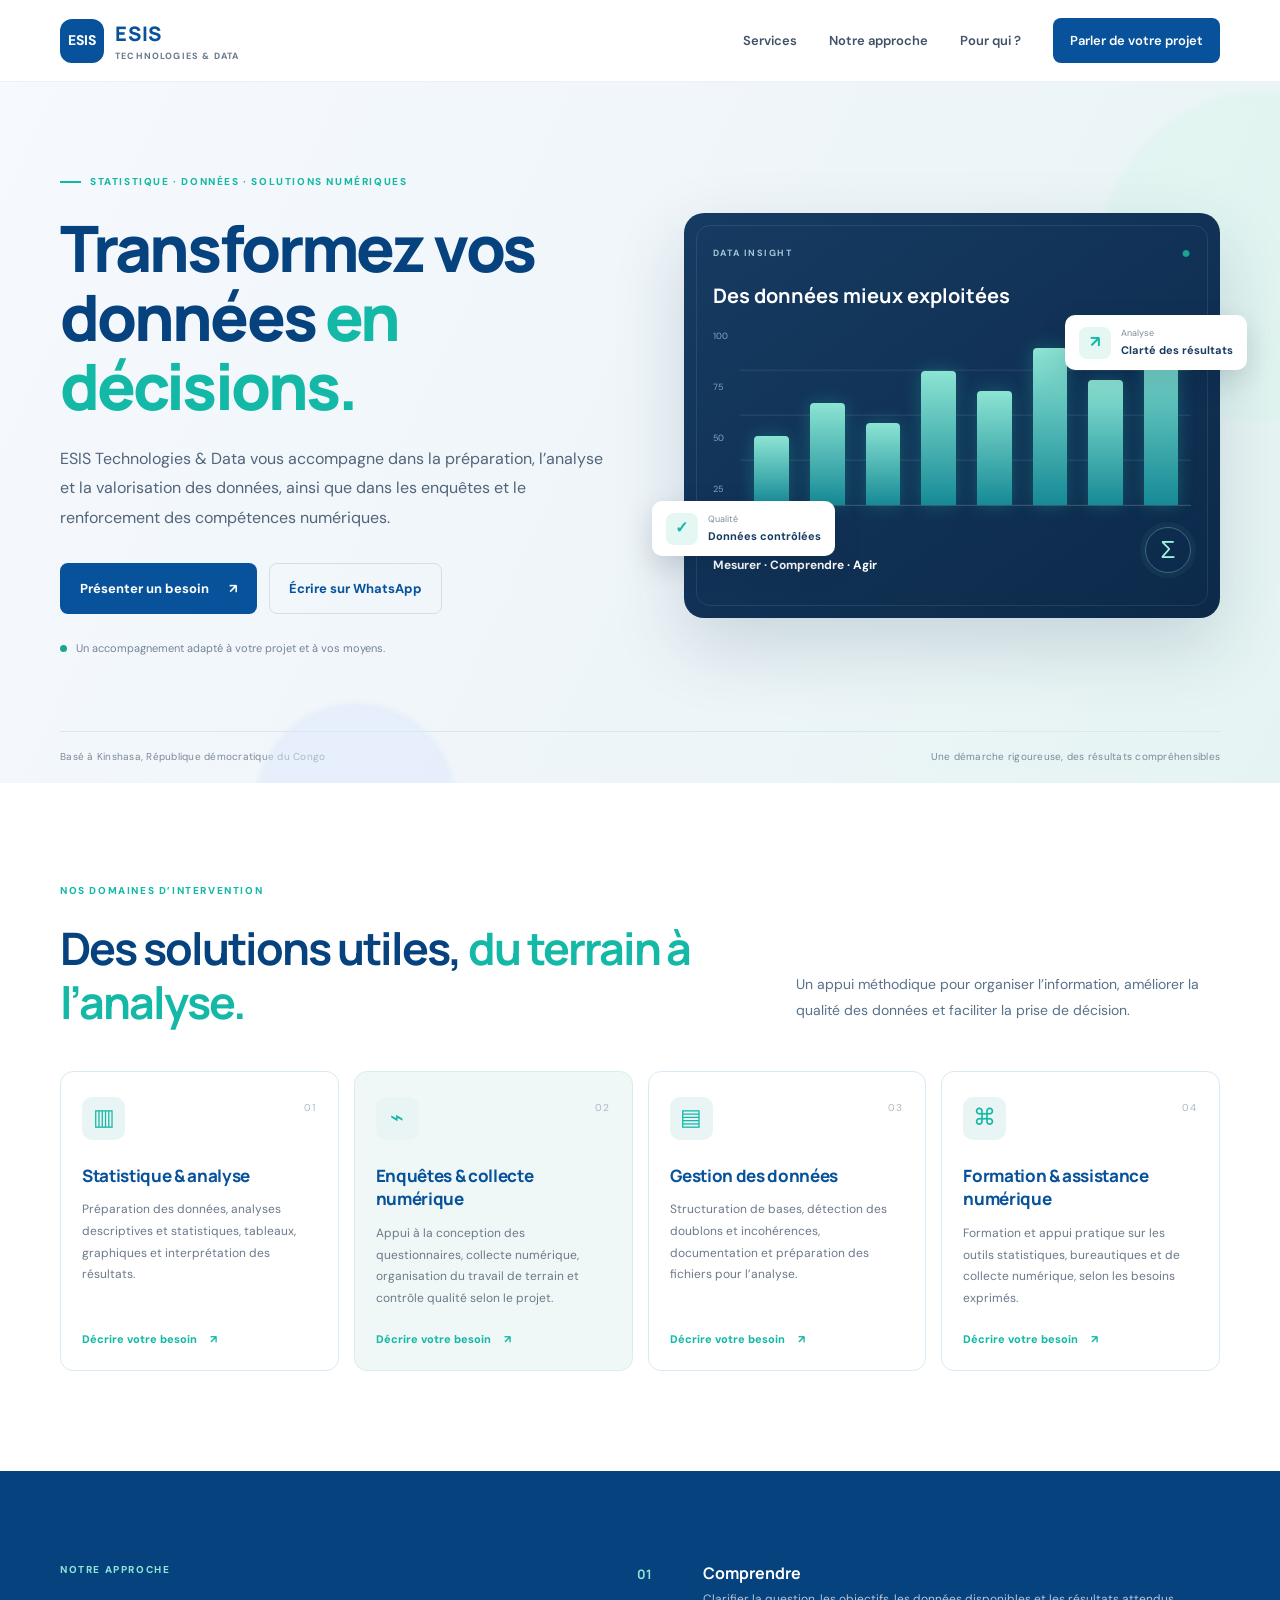
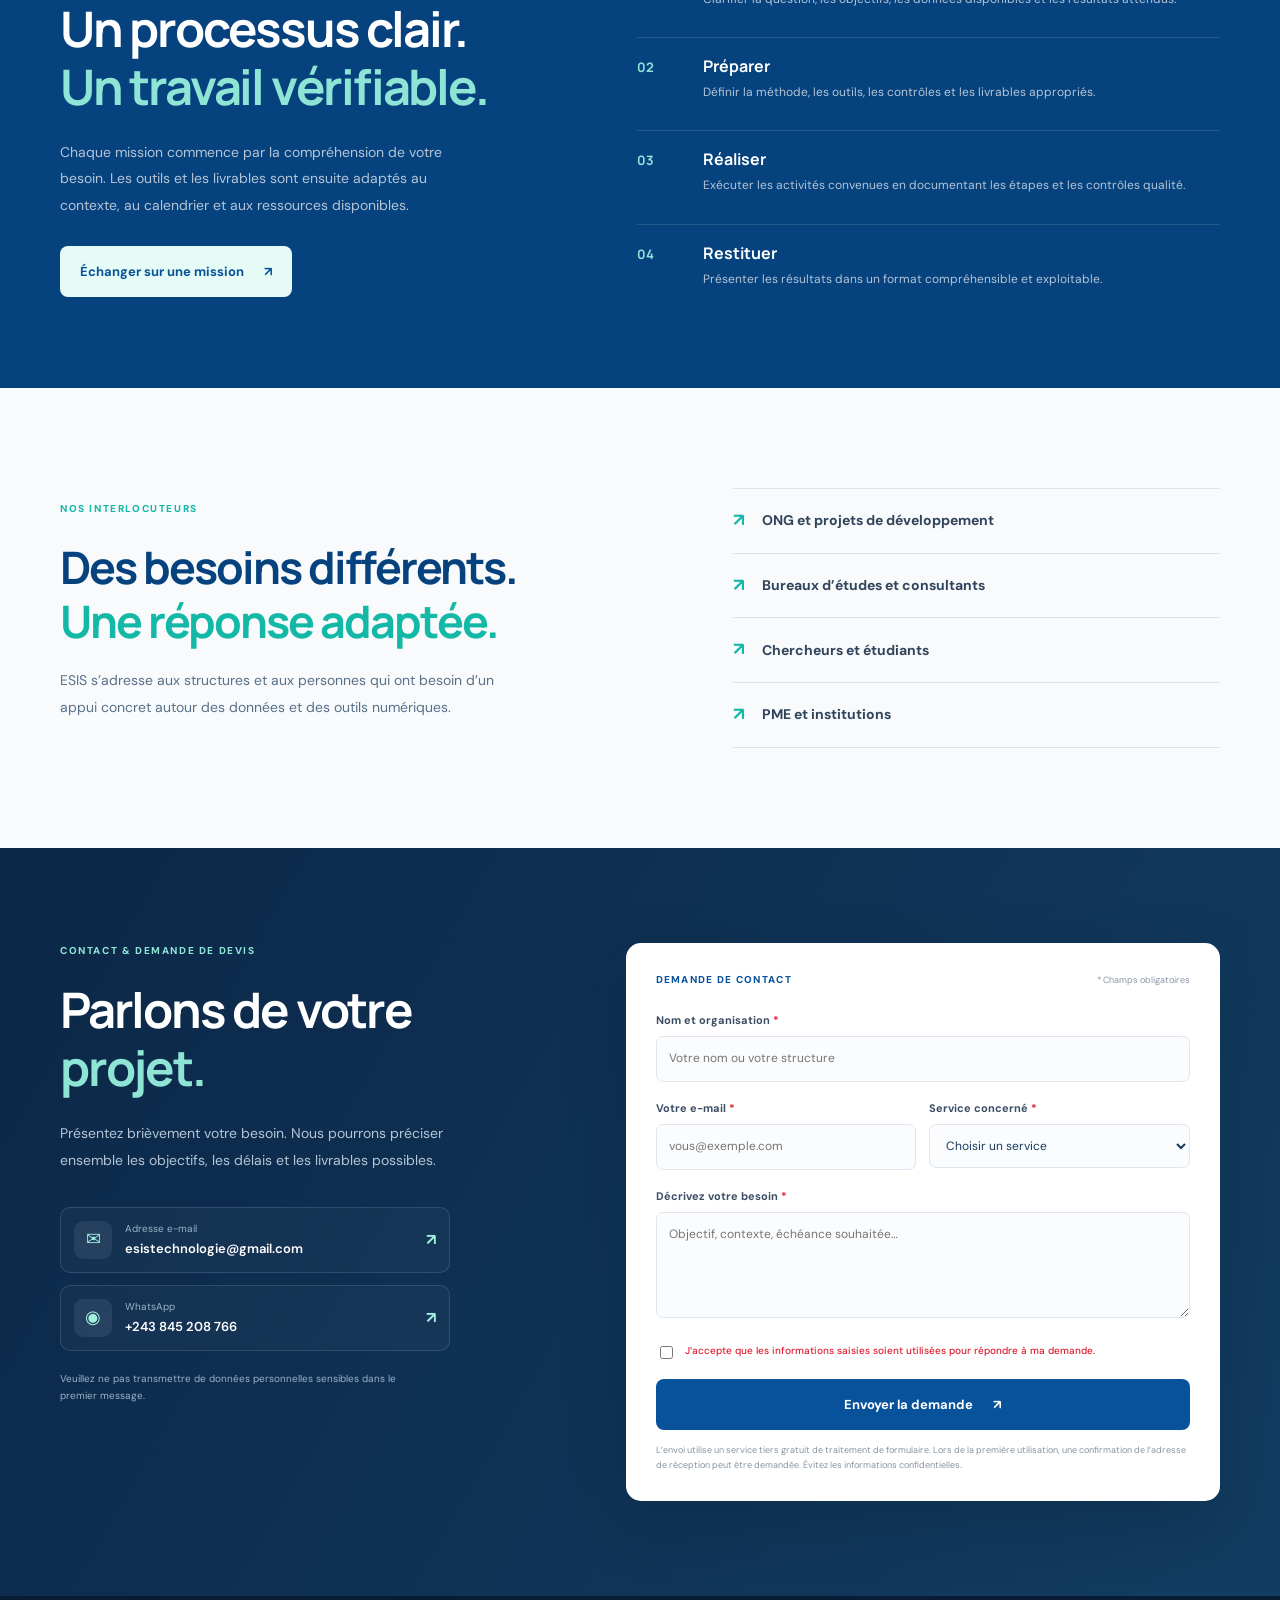
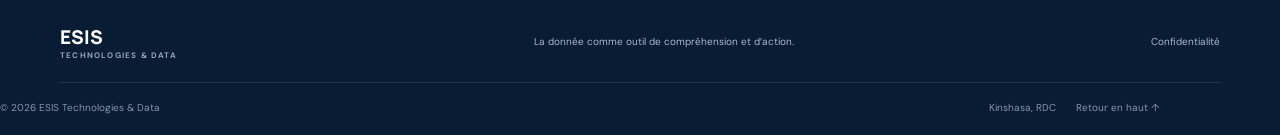
==== index.html @ bb7886ec "Ajout initial du site ESIS Technologies & Data" ====
<!doctype html>
<html lang="fr">
<head>
  <meta charset="utf-8">
  <meta name="viewport" content="width=device-width, initial-scale=1">
  <meta name="theme-color" content="#07529B">
  <meta name="description" content="ESIS Technologies & Data accompagne les organisations dans la statistique, l'analyse des données, les enquêtes et la formation numérique à Kinshasa, en RDC.">
  <title>ESIS Technologies & Data | Des données aux décisions</title>
  <link rel="icon" href="assets/favicon.svg" type="image/svg+xml">
  <link rel="stylesheet" href="styles.css">
  <script src="config.js" defer></script>
  <script src="script.js" defer></script>
</head>
<body>
  <a class="skip-link" href="#contenu">Aller au contenu</a>
  <header class="site-header">
    <div class="container nav-wrap">
      <a class="brand" href="#accueil" aria-label="ESIS Technologies & Data, accueil">
        <img id="logo" src="assets/logo.png" alt="Logo ESIS Technologies & Data" onerror="this.hidden=true;document.getElementById('brand-fallback').hidden=false">
        <span id="brand-fallback" class="brand-mark" hidden>ESIS</span>
        <span class="brand-text"><strong>ESIS</strong><small>TECHNOLOGIES & DATA</small></span>
      </a>
      <button class="menu-toggle" id="menu-toggle" aria-expanded="false" aria-controls="main-nav">Menu <span aria-hidden="true">☰</span></button>
      <nav id="main-nav" class="main-nav" aria-label="Navigation principale">
        <a href="#services">Services</a><a href="#approche">Notre approche</a><a href="#publics">Pour qui ?</a><a class="nav-cta" href="#contact">Parler de votre projet</a>
      </nav>
    </div>
  </header>
  <main id="contenu">
    <section class="hero" id="accueil">
      <div class="hero-glow glow-one"></div><div class="hero-glow glow-two"></div>
      <div class="container hero-grid">
        <div class="hero-copy">
          <p class="eyebrow"><span></span> Statistique · Données · Solutions numériques</p>
          <h1>Transformez vos données <em>en décisions.</em></h1>
          <p class="hero-lead">ESIS Technologies & Data vous accompagne dans la préparation, l’analyse et la valorisation des données, ainsi que dans les enquêtes et le renforcement des compétences numériques.</p>
          <div class="hero-actions"><a class="button button-primary" href="#contact">Présenter un besoin <span>↗</span></a><a class="button button-ghost" id="hero-whatsapp" href="https://wa.me/243845208766" target="_blank" rel="noopener">Écrire sur WhatsApp</a></div>
          <p class="hero-note"><span class="status-dot"></span> Un accompagnement adapté à votre projet et à vos moyens.</p>
        </div>
        <div class="hero-visual" aria-label="Illustration abstraite de données et d'analyse">
          <div class="visual-top"><span class="mini-label">DATA INSIGHT</span><span class="live-dot">●</span></div>
          <div class="visual-title">Des données mieux exploitées</div>
          <div class="chart-area"><div class="chart-y"><span>100</span><span>75</span><span>50</span><span>25</span></div><div class="chart-bars"><i style="--h:39%"></i><i style="--h:57%"></i><i style="--h:46%"></i><i style="--h:75%"></i><i style="--h:64%"></i><i style="--h:88%"></i><i style="--h:70%"></i><i style="--h:96%"></i></div></div>
          <div class="visual-bottom"><div><span class="tiny-label">MÉTHODE</span><strong>Mesurer · Comprendre · Agir</strong></div><div class="visual-orbit"><span>Σ</span></div></div>
          <div class="floating-chip chip-one"><span class="chip-icon">↗</span><span><small>Analyse</small><strong>Clarté des résultats</strong></span></div>
          <div class="floating-chip chip-two"><span class="chip-icon">✓</span><span><small>Qualité</small><strong>Données contrôlées</strong></span></div>
        </div>
      </div>
      <div class="hero-bottom container"><span>Basé à Kinshasa, République démocratique du Congo</span><span>Une démarche rigoureuse, des résultats compréhensibles</span></div>
    </section>
    <section class="section services-section" id="services">
      <div class="container"><div class="section-heading"><div><p class="eyebrow">Nos domaines d’intervention</p><h2>Des solutions utiles, <em>du terrain à l’analyse.</em></h2></div><p>Un appui méthodique pour organiser l’information, améliorer la qualité des données et faciliter la prise de décision.</p></div>
        <div class="service-grid">
          <article class="service-card"><div class="service-icon">▥</div><span class="card-number">01</span><h3>Statistique & analyse</h3><p>Préparation des données, analyses descriptives et statistiques, tableaux, graphiques et interprétation des résultats.</p><a href="#contact" class="text-link">Décrire votre besoin <span>↗</span></a></article>
          <article class="service-card featured"><div class="service-icon">⌁</div><span class="card-number">02</span><h3>Enquêtes & collecte numérique</h3><p>Appui à la conception des questionnaires, collecte numérique, organisation du travail de terrain et contrôle qualité selon le projet.</p><a href="#contact" class="text-link">Décrire votre besoin <span>↗</span></a></article>
          <article class="service-card"><div class="service-icon">▤</div><span class="card-number">03</span><h3>Gestion des données</h3><p>Structuration de bases, détection des doublons et incohérences, documentation et préparation des fichiers pour l’analyse.</p><a href="#contact" class="text-link">Décrire votre besoin <span>↗</span></a></article>
          <article class="service-card"><div class="service-icon">⌘</div><span class="card-number">04</span><h3>Formation & assistance numérique</h3><p>Formation et appui pratique sur les outils statistiques, bureautiques et de collecte numérique, selon les besoins exprimés.</p><a href="#contact" class="text-link">Décrire votre besoin <span>↗</span></a></article>
        </div>
      </div>
    </section>
    <section class="approach-section" id="approche"><div class="container approach-grid"><div><p class="eyebrow eyebrow-light">Notre approche</p><h2>Un processus clair.<br><em>Un travail vérifiable.</em></h2><p class="approach-intro">Chaque mission commence par la compréhension de votre besoin. Les outils et les livrables sont ensuite adaptés au contexte, au calendrier et aux ressources disponibles.</p><a class="button button-light" href="#contact">Échanger sur une mission <span>↗</span></a></div><div class="steps"><article><span>01</span><div><h3>Comprendre</h3><p>Clarifier la question, les objectifs, les données disponibles et les résultats attendus.</p></div></article><article><span>02</span><div><h3>Préparer</h3><p>Définir la méthode, les outils, les contrôles et les livrables appropriés.</p></div></article><article><span>03</span><div><h3>Réaliser</h3><p>Exécuter les activités convenues en documentant les étapes et les contrôles qualité.</p></div></article><article><span>04</span><div><h3>Restituer</h3><p>Présenter les résultats dans un format compréhensible et exploitable.</p></div></article></div></div></section>
    <section class="section audience-section" id="publics"><div class="container audience-grid"><div><p class="eyebrow">Nos interlocuteurs</p><h2>Des besoins différents.<br><em>Une réponse adaptée.</em></h2><p class="muted">ESIS s’adresse aux structures et aux personnes qui ont besoin d’un appui concret autour des données et des outils numériques.</p></div><div class="audience-list"><div><span>↗</span> ONG et projets de développement</div><div><span>↗</span> Bureaux d’études et consultants</div><div><span>↗</span> Chercheurs et étudiants</div><div><span>↗</span> PME et institutions</div></div></div></section>
    <section class="contact-section" id="contact"><div class="container contact-grid"><div class="contact-copy"><p class="eyebrow eyebrow-light">Contact & demande de devis</p><h2>Parlons de votre <em>projet.</em></h2><p>Présentez brièvement votre besoin. Nous pourrons préciser ensemble les objectifs, les délais et les livrables possibles.</p><div class="contact-methods"><a id="email-link" href="mailto:esistechnologie@gmail.com"><span class="method-icon">✉</span><span><small>Adresse e-mail</small><strong id="email-text">esistechnologie@gmail.com</strong></span><b>↗</b></a><a id="whatsapp-link" href="https://wa.me/243845208766" target="_blank" rel="noopener"><span class="method-icon">◉</span><span><small>WhatsApp</small><strong>+243 845 208 766</strong></span><b>↗</b></a></div><p class="privacy-note">Veuillez ne pas transmettre de données personnelles sensibles dans le premier message.</p></div>
      <form class="contact-form" id="contact-form" action="https://formsubmit.co/esistechnologie@gmail.com" method="POST">
        <input type="hidden" name="_subject" value="Nouvelle demande depuis le site ESIS Technologies & Data">
        <input type="hidden" name="_template" value="table">
        <input type="hidden" name="_captcha" value="true">
        <div class="form-heading"><span>DEMANDE DE CONTACT</span><span class="form-required">* Champs obligatoires</span></div>
        <label for="name">Nom et organisation <span>*</span></label><input id="name" name="name" autocomplete="name" required placeholder="Votre nom ou votre structure">
        <div class="form-row"><div><label for="email">Votre e-mail <span>*</span></label><input id="email" name="email" type="email" autocomplete="email" required placeholder="vous@exemple.com"></div><div><label for="service">Service concerné <span>*</span></label><select id="service" name="service" required><option value="" selected disabled>Choisir un service</option><option>Statistique & analyse</option><option>Enquêtes & collecte numérique</option><option>Gestion des données</option><option>Formation & assistance numérique</option><option>Autre demande</option></select></div></div>
        <label for="message">Décrivez votre besoin <span>*</span></label><textarea id="message" name="message" rows="4" required placeholder="Objectif, contexte, échéance souhaitée…"></textarea>
        <label class="consent"><input type="checkbox" required><span>J’accepte que les informations saisies soient utilisées pour répondre à ma demande.</span></label>
        <button class="button button-primary form-submit" type="submit">Envoyer la demande <span>↗</span></button>
        <p class="form-footnote">L’envoi utilise un service tiers gratuit de traitement de formulaire. Lors de la première utilisation, une confirmation de l’adresse de réception peut être demandée. Évitez les informations confidentielles.</p>
      </form>
    </div></section>
  </main>
  <footer class="site-footer"><div class="container footer-top"><a class="footer-brand" href="#accueil">ESIS <span>TECHNOLOGIES & DATA</span></a><p>La donnée comme outil de compréhension et d’action.</p><a href="confidentialite.html">Confidentialité</a></div><div class="container footer-bottom"><span>© <span id="year"></span> ESIS Technologies & Data</span><span>Kinshasa, RDC</span><a href="#accueil">Retour en haut ↑</a></div></footer>
</body>
</html>
---- styles.css ----
@import url('https://fonts.googleapis.com/css2?family=DM+Sans:wght@400;500;600;700&family=Manrope:wght@400;500;600;700;800&display=swap');
:root{--navy:#07529B;--navy-deep:#06427D;--teal:#14B8A6;--mint:#D8F7F2;--ink:#173B60;--muted:#58718A;--paper:#F7FBFE;--line:#D7EAF5;--white:#fff;--coral:#E11D2E;--sky:#0EA5E9}*{box-sizing:border-box}html{scroll-behavior:smooth;scroll-padding-top:85px}body{margin:0;font-family:'DM Sans',Arial,sans-serif;color:var(--ink);background:white;line-height:1.65}a{color:inherit;text-decoration:none}button,input,textarea,select{font:inherit}.container{width:min(1160px,calc(100% - 48px));margin-inline:auto}.skip-link{position:absolute;left:-999px;top:8px;background:white;padding:10px;z-index:20}.skip-link:focus{left:8px}.site-header{height:82px;background:rgba(255,255,255,.96);border-bottom:1px solid #edf0f4;position:sticky;top:0;z-index:10;backdrop-filter:blur(14px)}.nav-wrap{height:100%;display:flex;align-items:center;justify-content:space-between}.brand{display:flex;align-items:center;gap:11px}.brand img{width:220px;height:68px;object-fit:contain;object-position:left center}.brand-text{display:none}.brand-mark{display:grid;place-items:center;width:44px;height:44px;background:var(--navy);color:white;font-weight:800;border-radius:12px;font-size:14px}.brand-text{display:grid;line-height:1.2}.brand-text strong{font:800 20px Manrope,sans-serif;letter-spacing:.04em;color:var(--navy)}.brand-text small{font-size:9px;letter-spacing:.13em;color:#66788e;font-weight:700;margin-top:4px}.main-nav{display:flex;align-items:center;gap:32px;font-size:13px;font-weight:600;color:#405168}.main-nav a:hover{color:var(--teal)}.main-nav .nav-cta{padding:12px 17px;border-radius:8px;background:var(--navy);color:white}.menu-toggle{display:none;border:1px solid var(--line);background:white;border-radius:8px;padding:8px 12px;color:var(--navy)}.hero{position:relative;overflow:hidden;background:linear-gradient(115deg,#f6f9fd 0%,#eef5f9 57%,#e5f4f2 100%);padding:92px 0 0}.hero-grid{display:grid;grid-template-columns:1.02fr .98fr;gap:66px;align-items:center;position:relative;z-index:1;padding-bottom:74px}.eyebrow{display:flex;align-items:center;gap:9px;text-transform:uppercase;font-size:10px;font-weight:800;letter-spacing:.16em;color:var(--teal);margin:0 0 22px}.eyebrow span{display:inline-block;width:21px;height:2px;background:var(--teal)}h1,h2,h3,p{margin-top:0}h1,h2{font-family:Manrope,Arial,sans-serif;letter-spacing:-.045em}h1{font-size:clamp(42px,5vw,66px);line-height:1.08;color:var(--navy-deep);font-weight:800;margin-bottom:24px}h1 em,h2 em{font-style:normal;color:var(--teal)}.hero-lead{max-width:545px;color:#52647a;font-size:16px;line-height:1.85;margin-bottom:30px}.hero-actions{display:flex;flex-wrap:wrap;gap:12px}.button{display:inline-flex;align-items:center;justify-content:center;gap:20px;padding:14px 19px;border-radius:8px;font-weight:700;font-size:13px;border:1px solid transparent;cursor:pointer;transition:transform .18s,background .18s}.button:hover{transform:translateY(-2px)}.button-primary{background:var(--navy);color:white}.button-primary:hover{background:#1c4c7a}.button-ghost{border-color:#d4dfe8;color:var(--navy)}.hero-note{font-size:11px;color:#748398;margin:25px 0 0;display:flex;align-items:center;gap:9px}.status-dot,.live-dot{color:#1ba58d}.status-dot{width:7px;height:7px;border-radius:50%;background:#1ba58d}.hero-visual{min-height:405px;position:relative;background:linear-gradient(145deg,#163b62,#0c2949);border-radius:20px;padding:27px 29px 25px;color:white;box-shadow:0 28px 70px #173a5b2b}.hero-visual:before{content:'';position:absolute;inset:12px;border:1px solid #ffffff17;border-radius:14px;pointer-events:none}.visual-top{display:flex;justify-content:space-between;align-items:center}.mini-label,.tiny-label{font-size:9px;letter-spacing:.17em;font-weight:700;color:#a5c7d9}.visual-title{font:700 20px Manrope,sans-serif;margin-top:16px}.chart-area{height:180px;display:flex;margin-top:17px;border-bottom:1px solid #ffffff2a;position:relative}.chart-y{display:flex;flex-direction:column;justify-content:space-between;color:#87a4bf;font-size:9px;padding:3px 12px 9px 0}.chart-bars{flex:1;display:flex;align-items:end;justify-content:space-around;gap:12px;padding:0 8px 0 10px;background:repeating-linear-gradient(to bottom,transparent 0,transparent 43px,#ffffff12 44px,#ffffff12 45px)}.chart-bars i{display:block;width:8%;height:var(--h);background:linear-gradient(to top,#168a96,#8ce4d3);border-radius:4px 4px 0 0;box-shadow:0 0 18px #2ac4b34a}.visual-bottom{display:flex;align-items:center;justify-content:space-between;margin-top:18px}.visual-bottom strong{display:block;font-size:12px;margin-top:5px}.visual-orbit{height:46px;width:46px;border-radius:50%;border:1px solid #8ee6d359;display:grid;place-items:center;color:#9df2df;font-size:24px;outline:5px solid #8ee6d30c}.floating-chip{position:absolute;display:flex;align-items:center;gap:10px;background:white;color:var(--ink);padding:11px 14px;border-radius:10px;box-shadow:0 10px 28px #071d3826}.chip-one{right:-27px;top:102px}.chip-two{left:-32px;bottom:62px}.chip-icon{display:grid;place-items:center;width:32px;height:32px;border-radius:8px;background:#e5f7f2;color:var(--teal);font-weight:800}.floating-chip small{display:block;font-size:9px;color:#7d8b9b}.floating-chip strong{display:block;font-size:11px}.hero-bottom{border-top:1px solid #dce7ed;display:flex;justify-content:space-between;padding:17px 0;color:#7a899a;font-size:10px;letter-spacing:.025em}.hero-glow{position:absolute;border-radius:50%;filter:blur(2px);pointer-events:none}.glow-one{width:330px;height:330px;background:#d8f4eb77;right:-150px;top:10px}.glow-two{width:200px;height:200px;background:#dce8fb80;left:20%;bottom:-120px}.section{padding:100px 0}.section-heading{display:grid;grid-template-columns:1.1fr .7fr;gap:70px;align-items:end;margin-bottom:42px}.section-heading h2,.audience-grid h2{font-size:clamp(32px,3.5vw,45px);line-height:1.2;color:var(--navy-deep);margin:0}.section-heading>p{font-size:14px;color:var(--muted);line-height:1.85;margin:0 0 5px}.service-grid{display:grid;grid-template-columns:repeat(4,1fr);gap:15px}.service-card{position:relative;border:1px solid var(--line);border-radius:13px;padding:25px 21px 23px;min-height:300px;background:white;transition:transform .2s,box-shadow .2s}.service-card:hover{transform:translateY(-4px);box-shadow:0 16px 35px #142d4d0b}.service-card.featured{background:#f0f8f7;border-color:#d8eeeb}.service-icon{width:43px;height:43px;display:grid;place-items:center;background:#e9f5f4;color:var(--teal);border-radius:10px;font-size:23px;margin-bottom:24px}.card-number{position:absolute;right:22px;top:28px;color:#aab7c4;font-size:10px;letter-spacing:.1em}.service-card h3{font:750 17px/1.4 Manrope,sans-serif;color:var(--navy);margin-bottom:12px;letter-spacing:-.02em}.service-card p{font-size:12px;line-height:1.8;color:#6b798a;margin-bottom:20px}.text-link{position:absolute;bottom:22px;left:21px;font-size:11px;font-weight:800;color:var(--teal);display:flex;gap:13px}.approach-section{background:var(--navy-deep);color:white;padding:91px 0}.approach-grid{display:grid;grid-template-columns:.9fr 1.1fr;gap:100px}.eyebrow-light{color:#8fe5d5}.eyebrow-light span{background:#8fe5d5}.approach-grid h2,.contact-copy h2{font-size:clamp(35px,4vw,49px);line-height:1.17;margin-bottom:24px}.approach-grid h2 em,.contact-copy h2 em{color:#8fe5d5}.approach-intro,.contact-copy>p:not(.eyebrow):not(.privacy-note){font-size:14px;line-height:1.9;color:#b4c5d7;margin-bottom:27px;max-width:420px}.button-light{background:#e6fbf6;color:var(--navy)}.steps{display:grid;gap:0}.steps article{display:grid;grid-template-columns:46px 1fr;gap:20px;padding:17px 0 20px;border-bottom:1px solid #ffffff20}.steps article:first-child{padding-top:0}.steps article:last-child{border:0;padding-bottom:0}.steps article>span{font:700 13px Manrope,sans-serif;color:#8fe5d5;padding-top:3px}.steps h3{font:700 16px Manrope,sans-serif;margin-bottom:5px}.steps p{font-size:12px;color:#b4c5d7;margin:0;line-height:1.7}.audience-section{background:#f8fafc}.audience-grid{display:grid;grid-template-columns:1fr .85fr;gap:100px;align-items:center}.audience-grid h2{margin-bottom:20px}.muted{font-size:14px;color:var(--muted);max-width:440px;line-height:1.9}.audience-list{border-top:1px solid #dce4ec}.audience-list div{padding:17px 0;border-bottom:1px solid #dce4ec;display:flex;align-items:center;gap:17px;font-weight:700;color:#30445b;font-size:14px}.audience-list span{color:var(--teal);font-size:18px}.contact-section{padding:95px 0;background:linear-gradient(120deg,#0c2747,#123d62)}.contact-grid{display:grid;grid-template-columns:.8fr 1fr;gap:90px;align-items:start}.contact-copy h2{color:white}.contact-methods{display:grid;gap:12px;margin-top:34px;max-width:390px}.contact-methods>a{display:flex;align-items:center;gap:13px;padding:13px;border:1px solid #ffffff20;border-radius:10px;background:#ffffff08}.method-icon{width:38px;height:38px;display:grid;place-items:center;background:#ffffff14;color:#a3efdf;border-radius:9px;font-size:18px}.contact-methods small{display:block;color:#9db2c7;font-size:10px}.contact-methods strong{display:block;color:white;font-size:13px;font-weight:600}.contact-methods b{margin-left:auto;color:#a3efdf}.privacy-note{font-size:10px;color:#9db2c7;max-width:350px;margin-top:20px}.contact-form{background:white;border-radius:15px;padding:29px 30px;box-shadow:0 22px 60px #061a2c40}.form-heading{display:flex;justify-content:space-between;gap:12px;align-items:center;margin-bottom:23px}.form-heading>span:first-child{font-size:10px;font-weight:800;letter-spacing:.13em;color:var(--navy)}.form-required{font-size:9px;color:#8996a5}.contact-form label{display:block;font-size:11px;font-weight:700;color:#3b4e63;margin-bottom:7px}.contact-form label>span{color:var(--coral)}.contact-form input:not([type=checkbox]),.contact-form textarea,.contact-form select{width:100%;border:1px solid #dfe6ed;background:#fbfcfe;border-radius:7px;padding:12px 12px;color:var(--ink);font-size:12px;margin-bottom:17px;outline:none}.contact-form input:focus,.contact-form textarea:focus,.contact-form select:focus{border-color:var(--teal);box-shadow:0 0 0 3px #087f8c12}.contact-form textarea{resize:vertical;min-height:105px}.form-row{display:grid;grid-template-columns:1fr 1fr;gap:13px}.consent{display:flex!important;align-items:flex-start;gap:9px;font-size:10px!important;line-height:1.6;font-weight:500!important;color:#68788b!important}.consent input{margin-top:3px;accent-color:var(--teal)}.form-submit{width:100%;margin-top:10px}.form-footnote{font-size:9px;line-height:1.6;color:#8794a2;margin:13px 0 0}.site-footer{background:#081d34;color:#a8b8c8;padding:28px 0 18px}.footer-top,.footer-bottom{display:flex;align-items:center;justify-content:space-between;gap:20px}.footer-top{padding-bottom:22px;border-bottom:1px solid #ffffff19}.footer-brand{font:800 19px Manrope,sans-serif;color:white}.footer-brand span{display:block;font:700 8px 'DM Sans',sans-serif;letter-spacing:.15em;color:#8fa6bb}.footer-top p,.footer-top>a:last-child,.footer-bottom{font-size:10px;margin:0}.footer-top>a:last-child:hover,.footer-bottom a:hover{color:white}.footer-bottom{padding-top:17px;color:#8297ac}.footer-bottom span:first-child{margin-right:auto}
@media(max-width:1000px){.hero-grid{gap:40px}.service-grid{grid-template-columns:repeat(2,1fr)}.service-card{min-height:270px}.approach-grid,.contact-grid{gap:55px}.audience-grid{gap:55px}.hero-visual{transform:scale(.96);transform-origin:center right}.main-nav{gap:19px}}
@media(max-width:720px){.container{width:min(100% - 36px,560px)}.site-header{height:72px}.menu-toggle{display:block}.main-nav{display:none;position:absolute;top:71px;left:0;right:0;background:white;padding:18px 24px 24px;box-shadow:0 18px 25px #122a4615;align-items:stretch;gap:0;flex-direction:column}.main-nav.open{display:flex}.main-nav a{padding:12px 0}.main-nav .nav-cta{padding:12px 15px;margin-top:8px;text-align:center}.hero{padding-top:58px}.hero-grid{grid-template-columns:1fr;gap:44px;padding-bottom:45px}.hero-copy{max-width:570px}h1{font-size:clamp(40px,11vw,57px)}.hero-lead{font-size:14px}.hero-visual{width:calc(100% - 15px);margin:0 5px 0 10px;min-height:360px;transform:none;padding:23px 23px 20px}.chart-area{height:150px}.chip-one{right:-11px;top:88px}.chip-two{left:-12px;bottom:52px}.floating-chip{padding:9px 10px}.hero-bottom{gap:10px;align-items:flex-start;flex-direction:column}.section{padding:70px 0}.section-heading{grid-template-columns:1fr;gap:20px;margin-bottom:30px}.section-heading h2,.audience-grid h2{font-size:35px}.section-heading>p{font-size:13px}.service-grid{gap:11px}.service-card{padding:19px 15px 48px;min-height:300px}.service-card h3{font-size:15px}.service-card p{font-size:11px}.text-link{left:15px;bottom:18px;font-size:10px}.card-number{right:14px;top:23px}.service-icon{margin-bottom:20px}.approach-section{padding:70px 0}.approach-grid,.audience-grid,.contact-grid{grid-template-columns:1fr;gap:42px}.approach-grid h2,.contact-copy h2{font-size:39px}.approach-intro,.contact-copy>p:not(.eyebrow):not(.privacy-note){font-size:13px}.audience-grid{gap:25px}.audience-list div{font-size:13px}.contact-section{padding:70px 0}.contact-methods{margin-top:25px}.contact-form{padding:24px 20px}.form-row{grid-template-columns:1fr;gap:0}.footer-top{align-items:flex-start;flex-wrap:wrap}.footer-top p{order:3;width:100%}.footer-bottom{flex-wrap:wrap;gap:12px}.footer-bottom span:first-child{width:100%}}
@media(max-width:390px){.service-grid{grid-template-columns:1fr}.service-card{min-height:245px}.hero-actions .button{width:100%}.brand-text strong{font-size:18px}.brand img,.brand-mark{width:39px;height:39px}}
@media(prefers-reduced-motion:reduce){html{scroll-behavior:auto}*,*:before,*:after{transition:none!important}}
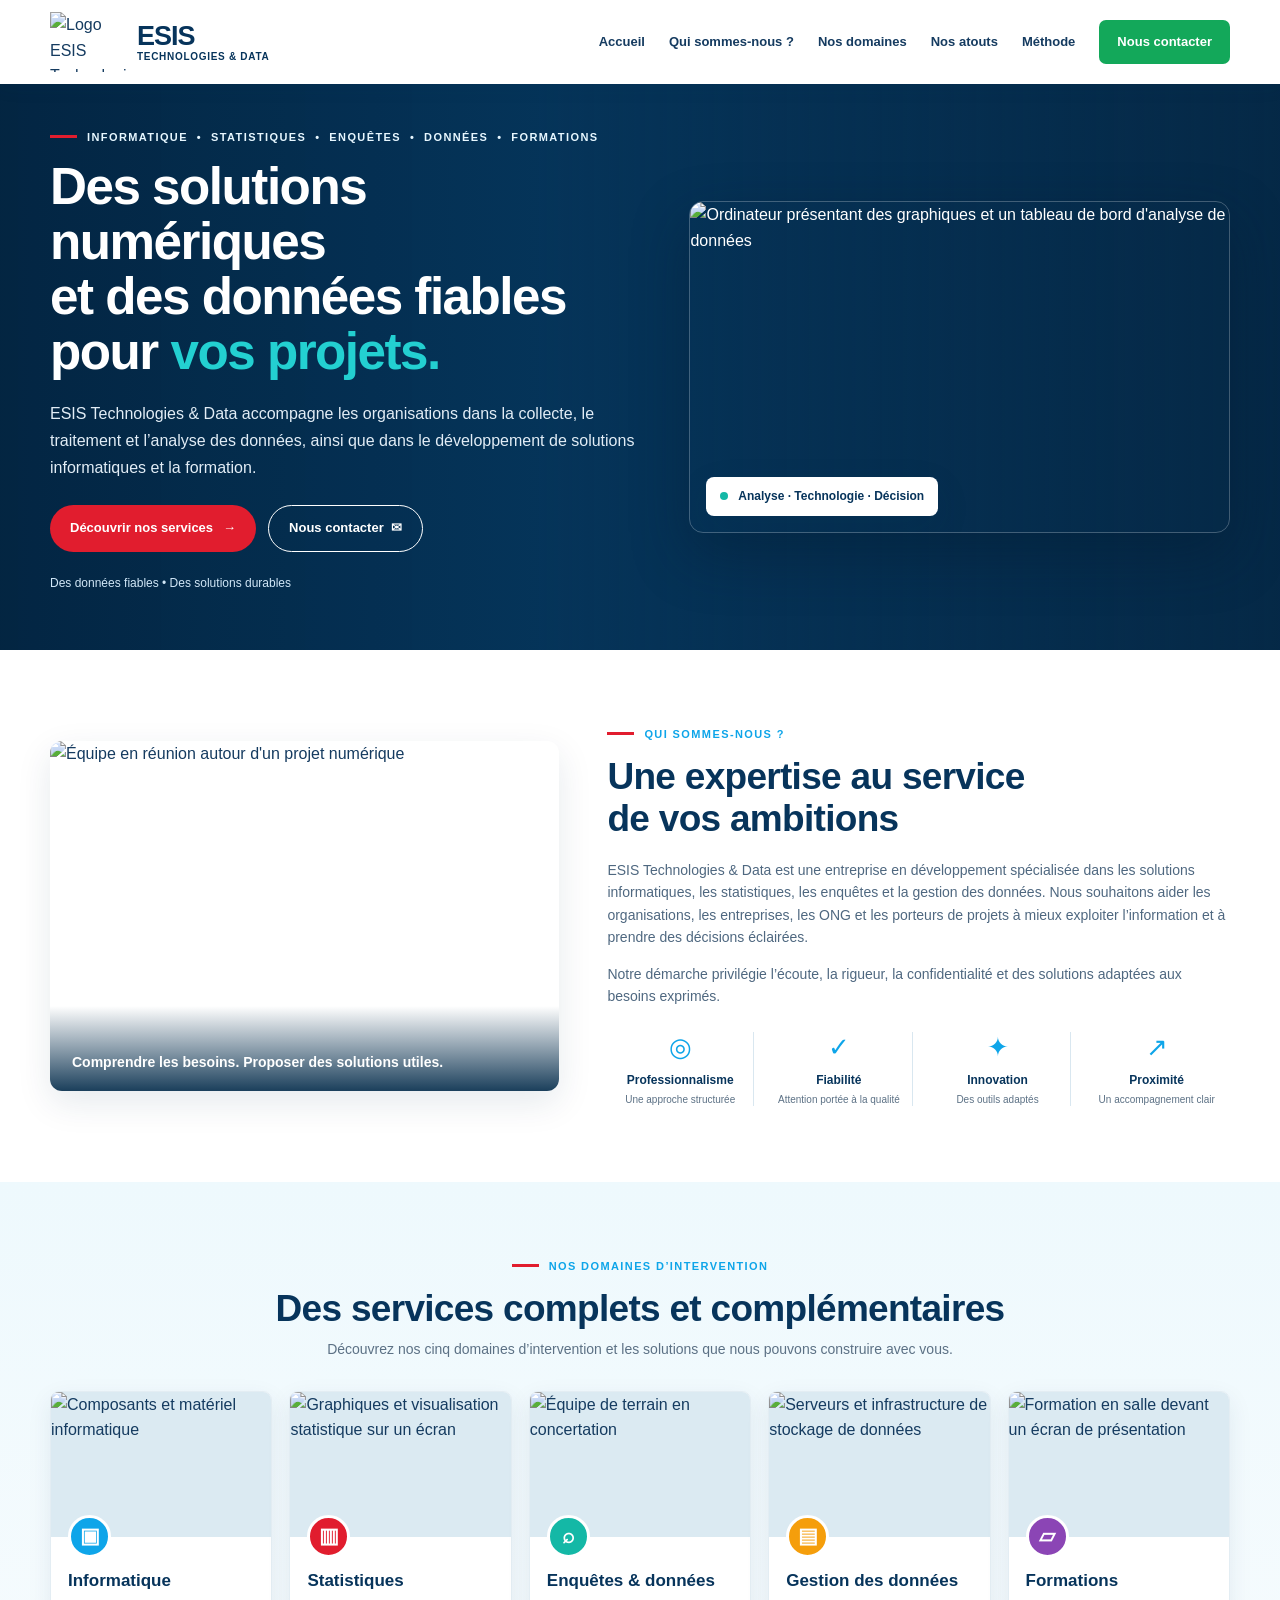
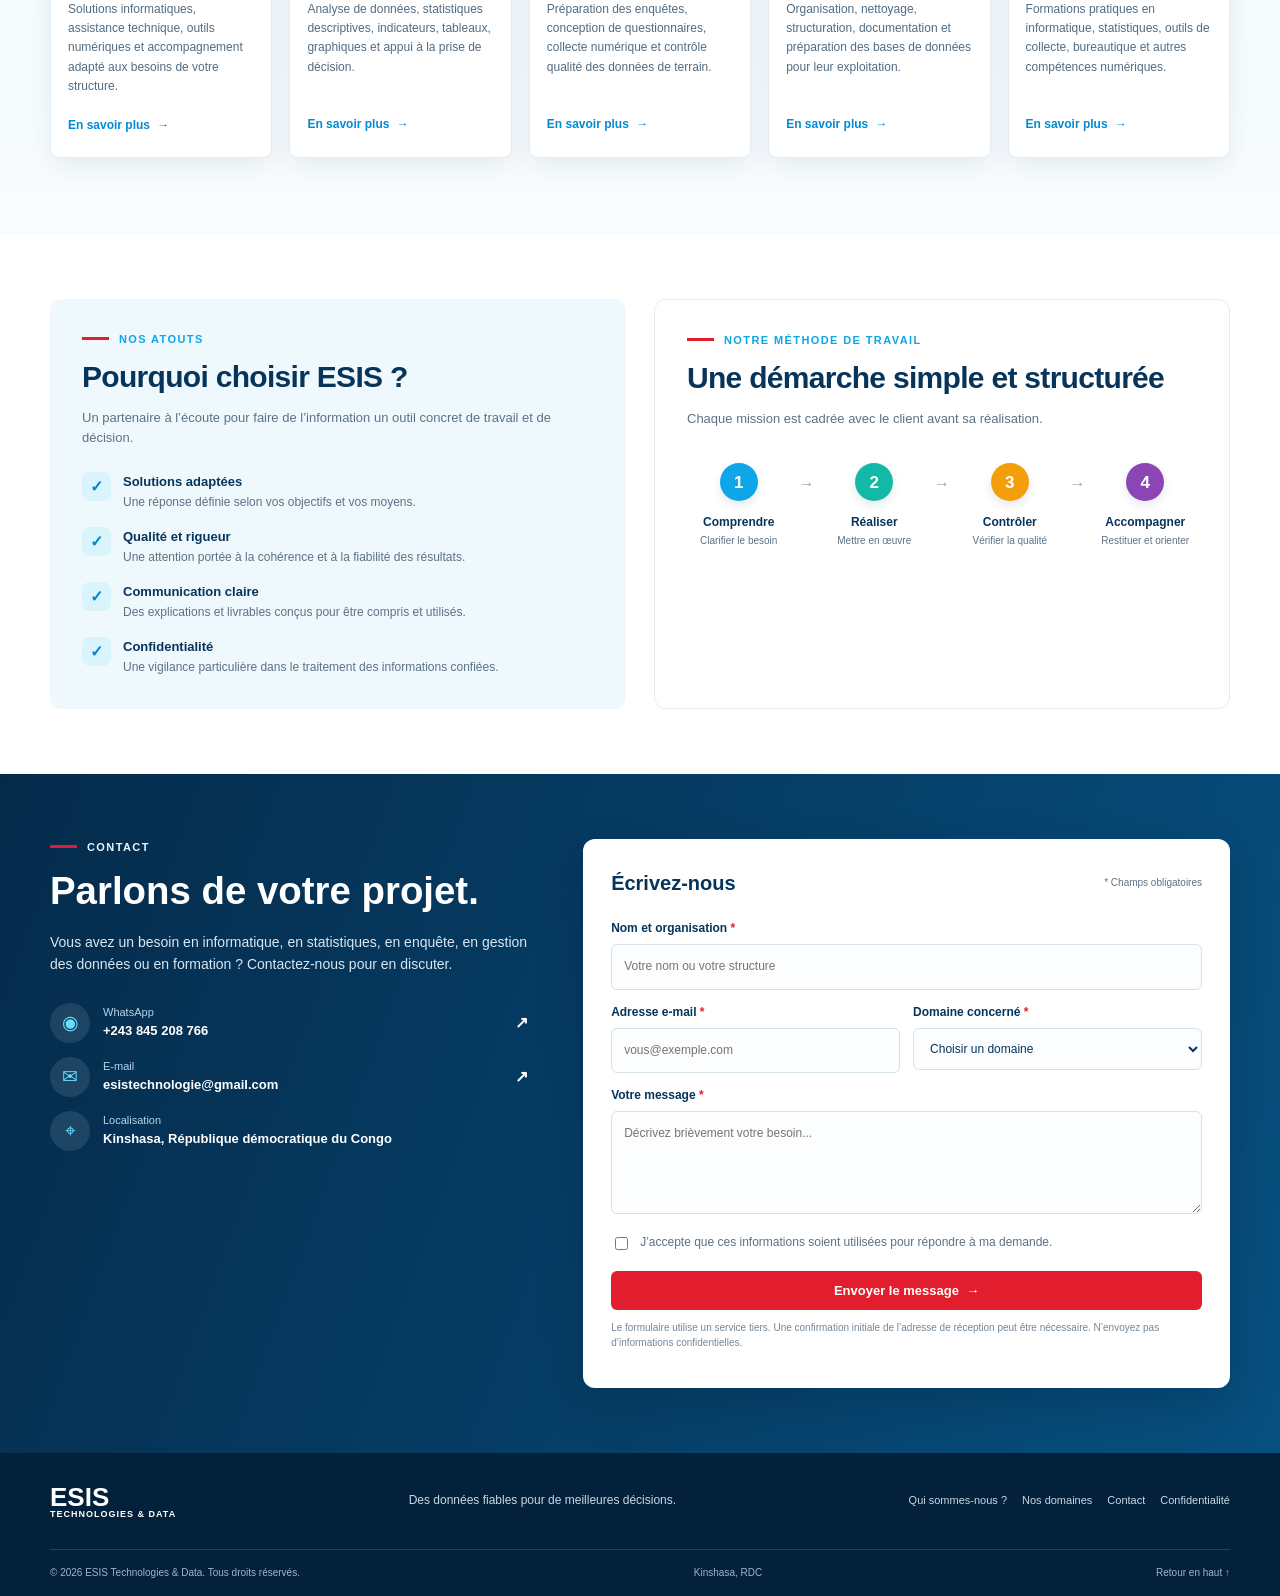
==== commit fc0be2f7: "Add files via upload" ====
--- a/index.html
+++ b/index.html
@@ -1,80 +1,29 @@
 <!doctype html>
 <html lang="fr">
 <head>
-  <meta charset="utf-8">
-  <meta name="viewport" content="width=device-width, initial-scale=1">
-  <meta name="theme-color" content="#07529B">
-  <meta name="description" content="ESIS Technologies & Data accompagne les organisations dans la statistique, l'analyse des données, les enquêtes et la formation numérique à Kinshasa, en RDC.">
-  <title>ESIS Technologies & Data | Des données aux décisions</title>
-  <link rel="icon" href="assets/favicon.svg" type="image/svg+xml">
-  <link rel="stylesheet" href="styles.css">
-  <script src="config.js" defer></script>
-  <script src="script.js" defer></script>
-</head>
-<body>
-  <a class="skip-link" href="#contenu">Aller au contenu</a>
-  <header class="site-header">
-    <div class="container nav-wrap">
-      <a class="brand" href="#accueil" aria-label="ESIS Technologies & Data, accueil">
-        <img id="logo" src="assets/logo.png" alt="Logo ESIS Technologies & Data" onerror="this.hidden=true;document.getElementById('brand-fallback').hidden=false">
-        <span id="brand-fallback" class="brand-mark" hidden>ESIS</span>
-        <span class="brand-text"><strong>ESIS</strong><small>TECHNOLOGIES & DATA</small></span>
-      </a>
-      <button class="menu-toggle" id="menu-toggle" aria-expanded="false" aria-controls="main-nav">Menu <span aria-hidden="true">☰</span></button>
-      <nav id="main-nav" class="main-nav" aria-label="Navigation principale">
-        <a href="#services">Services</a><a href="#approche">Notre approche</a><a href="#publics">Pour qui ?</a><a class="nav-cta" href="#contact">Parler de votre projet</a>
-      </nav>
-    </div>
-  </header>
-  <main id="contenu">
-    <section class="hero" id="accueil">
-      <div class="hero-glow glow-one"></div><div class="hero-glow glow-two"></div>
-      <div class="container hero-grid">
-        <div class="hero-copy">
-          <p class="eyebrow"><span></span> Statistique · Données · Solutions numériques</p>
-          <h1>Transformez vos données <em>en décisions.</em></h1>
-          <p class="hero-lead">ESIS Technologies & Data vous accompagne dans la préparation, l’analyse et la valorisation des données, ainsi que dans les enquêtes et le renforcement des compétences numériques.</p>
-          <div class="hero-actions"><a class="button button-primary" href="#contact">Présenter un besoin <span>↗</span></a><a class="button button-ghost" id="hero-whatsapp" href="https://wa.me/243845208766" target="_blank" rel="noopener">Écrire sur WhatsApp</a></div>
-          <p class="hero-note"><span class="status-dot"></span> Un accompagnement adapté à votre projet et à vos moyens.</p>
-        </div>
-        <div class="hero-visual" aria-label="Illustration abstraite de données et d'analyse">
-          <div class="visual-top"><span class="mini-label">DATA INSIGHT</span><span class="live-dot">●</span></div>
-          <div class="visual-title">Des données mieux exploitées</div>
-          <div class="chart-area"><div class="chart-y"><span>100</span><span>75</span><span>50</span><span>25</span></div><div class="chart-bars"><i style="--h:39%"></i><i style="--h:57%"></i><i style="--h:46%"></i><i style="--h:75%"></i><i style="--h:64%"></i><i style="--h:88%"></i><i style="--h:70%"></i><i style="--h:96%"></i></div></div>
-          <div class="visual-bottom"><div><span class="tiny-label">MÉTHODE</span><strong>Mesurer · Comprendre · Agir</strong></div><div class="visual-orbit"><span>Σ</span></div></div>
-          <div class="floating-chip chip-one"><span class="chip-icon">↗</span><span><small>Analyse</small><strong>Clarté des résultats</strong></span></div>
-          <div class="floating-chip chip-two"><span class="chip-icon">✓</span><span><small>Qualité</small><strong>Données contrôlées</strong></span></div>
-        </div>
-      </div>
-      <div class="hero-bottom container"><span>Basé à Kinshasa, République démocratique du Congo</span><span>Une démarche rigoureuse, des résultats compréhensibles</span></div>
-    </section>
-    <section class="section services-section" id="services">
-      <div class="container"><div class="section-heading"><div><p class="eyebrow">Nos domaines d’intervention</p><h2>Des solutions utiles, <em>du terrain à l’analyse.</em></h2></div><p>Un appui méthodique pour organiser l’information, améliorer la qualité des données et faciliter la prise de décision.</p></div>
-        <div class="service-grid">
-          <article class="service-card"><div class="service-icon">▥</div><span class="card-number">01</span><h3>Statistique & analyse</h3><p>Préparation des données, analyses descriptives et statistiques, tableaux, graphiques et interprétation des résultats.</p><a href="#contact" class="text-link">Décrire votre besoin <span>↗</span></a></article>
-          <article class="service-card featured"><div class="service-icon">⌁</div><span class="card-number">02</span><h3>Enquêtes & collecte numérique</h3><p>Appui à la conception des questionnaires, collecte numérique, organisation du travail de terrain et contrôle qualité selon le projet.</p><a href="#contact" class="text-link">Décrire votre besoin <span>↗</span></a></article>
-          <article class="service-card"><div class="service-icon">▤</div><span class="card-number">03</span><h3>Gestion des données</h3><p>Structuration de bases, détection des doublons et incohérences, documentation et préparation des fichiers pour l’analyse.</p><a href="#contact" class="text-link">Décrire votre besoin <span>↗</span></a></article>
-          <article class="service-card"><div class="service-icon">⌘</div><span class="card-number">04</span><h3>Formation & assistance numérique</h3><p>Formation et appui pratique sur les outils statistiques, bureautiques et de collecte numérique, selon les besoins exprimés.</p><a href="#contact" class="text-link">Décrire votre besoin <span>↗</span></a></article>
-        </div>
-      </div>
-    </section>
-    <section class="approach-section" id="approche"><div class="container approach-grid"><div><p class="eyebrow eyebrow-light">Notre approche</p><h2>Un processus clair.<br><em>Un travail vérifiable.</em></h2><p class="approach-intro">Chaque mission commence par la compréhension de votre besoin. Les outils et les livrables sont ensuite adaptés au contexte, au calendrier et aux ressources disponibles.</p><a class="button button-light" href="#contact">Échanger sur une mission <span>↗</span></a></div><div class="steps"><article><span>01</span><div><h3>Comprendre</h3><p>Clarifier la question, les objectifs, les données disponibles et les résultats attendus.</p></div></article><article><span>02</span><div><h3>Préparer</h3><p>Définir la méthode, les outils, les contrôles et les livrables appropriés.</p></div></article><article><span>03</span><div><h3>Réaliser</h3><p>Exécuter les activités convenues en documentant les étapes et les contrôles qualité.</p></div></article><article><span>04</span><div><h3>Restituer</h3><p>Présenter les résultats dans un format compréhensible et exploitable.</p></div></article></div></div></section>
-    <section class="section audience-section" id="publics"><div class="container audience-grid"><div><p class="eyebrow">Nos interlocuteurs</p><h2>Des besoins différents.<br><em>Une réponse adaptée.</em></h2><p class="muted">ESIS s’adresse aux structures et aux personnes qui ont besoin d’un appui concret autour des données et des outils numériques.</p></div><div class="audience-list"><div><span>↗</span> ONG et projets de développement</div><div><span>↗</span> Bureaux d’études et consultants</div><div><span>↗</span> Chercheurs et étudiants</div><div><span>↗</span> PME et institutions</div></div></div></section>
-    <section class="contact-section" id="contact"><div class="container contact-grid"><div class="contact-copy"><p class="eyebrow eyebrow-light">Contact & demande de devis</p><h2>Parlons de votre <em>projet.</em></h2><p>Présentez brièvement votre besoin. Nous pourrons préciser ensemble les objectifs, les délais et les livrables possibles.</p><div class="contact-methods"><a id="email-link" href="mailto:esistechnologie@gmail.com"><span class="method-icon">✉</span><span><small>Adresse e-mail</small><strong id="email-text">esistechnologie@gmail.com</strong></span><b>↗</b></a><a id="whatsapp-link" href="https://wa.me/243845208766" target="_blank" rel="noopener"><span class="method-icon">◉</span><span><small>WhatsApp</small><strong>+243 845 208 766</strong></span><b>↗</b></a></div><p class="privacy-note">Veuillez ne pas transmettre de données personnelles sensibles dans le premier message.</p></div>
-      <form class="contact-form" id="contact-form" action="https://formsubmit.co/esistechnologie@gmail.com" method="POST">
-        <input type="hidden" name="_subject" value="Nouvelle demande depuis le site ESIS Technologies & Data">
-        <input type="hidden" name="_template" value="table">
-        <input type="hidden" name="_captcha" value="true">
-        <div class="form-heading"><span>DEMANDE DE CONTACT</span><span class="form-required">* Champs obligatoires</span></div>
-        <label for="name">Nom et organisation <span>*</span></label><input id="name" name="name" autocomplete="name" required placeholder="Votre nom ou votre structure">
-        <div class="form-row"><div><label for="email">Votre e-mail <span>*</span></label><input id="email" name="email" type="email" autocomplete="email" required placeholder="vous@exemple.com"></div><div><label for="service">Service concerné <span>*</span></label><select id="service" name="service" required><option value="" selected disabled>Choisir un service</option><option>Statistique & analyse</option><option>Enquêtes & collecte numérique</option><option>Gestion des données</option><option>Formation & assistance numérique</option><option>Autre demande</option></select></div></div>
-        <label for="message">Décrivez votre besoin <span>*</span></label><textarea id="message" name="message" rows="4" required placeholder="Objectif, contexte, échéance souhaitée…"></textarea>
-        <label class="consent"><input type="checkbox" required><span>J’accepte que les informations saisies soient utilisées pour répondre à ma demande.</span></label>
-        <button class="button button-primary form-submit" type="submit">Envoyer la demande <span>↗</span></button>
-        <p class="form-footnote">L’envoi utilise un service tiers gratuit de traitement de formulaire. Lors de la première utilisation, une confirmation de l’adresse de réception peut être demandée. Évitez les informations confidentielles.</p>
-      </form>
-    </div></section>
-  </main>
-  <footer class="site-footer"><div class="container footer-top"><a class="footer-brand" href="#accueil">ESIS <span>TECHNOLOGIES & DATA</span></a><p>La donnée comme outil de compréhension et d’action.</p><a href="confidentialite.html">Confidentialité</a></div><div class="container footer-bottom"><span>© <span id="year"></span> ESIS Technologies & Data</span><span>Kinshasa, RDC</span><a href="#accueil">Retour en haut ↑</a></div></footer>
-</body>
-</html>
+<meta charset="utf-8"><meta name="viewport" content="width=device-width, initial-scale=1"><meta name="theme-color" content="#07345b">
+<meta name="description" content="ESIS Technologies & Data accompagne les organisations en informatique, statistiques, enquêtes, gestion des données et formation à Kinshasa, RDC.">
+<title>ESIS Technologies & Data | Des données fiables, des solutions durables</title>
+<link rel="icon" href="assets/favicon.svg" type="image/svg+xml"><link rel="stylesheet" href="styles.css"><script src="config.js" defer></script><script src="script.js" defer></script>
+</head><body>
+<a class="skip-link" href="#contenu">Aller au contenu</a>
+<header class="site-header"><div class="container nav-wrap">
+<a class="brand" href="#accueil" aria-label="ESIS Technologies & Data, accueil"><img id="logo" src="assets/logo.png" alt="Logo ESIS Technologies & Data"><span class="brand-text"><strong>ESIS</strong><small>TECHNOLOGIES & DATA</small></span></a>
+<button class="menu-toggle" id="menu-toggle" aria-expanded="false" aria-controls="main-nav">Menu ☰</button>
+<nav id="main-nav" class="main-nav" aria-label="Navigation principale"><a href="#accueil">Accueil</a><a href="#qui-sommes-nous">Qui sommes-nous ?</a><a href="#domaines">Nos domaines</a><a href="#atouts">Nos atouts</a><a href="#methode">Méthode</a><a class="nav-cta" href="#contact">Nous contacter</a></nav>
+</div></header>
+<main id="contenu">
+<section class="hero" id="accueil"><div class="hero-bg"></div><div class="container hero-inner"><div class="hero-copy"><p class="eyebrow light">INFORMATIQUE&nbsp; • &nbsp;STATISTIQUES&nbsp; • &nbsp;ENQUÊTES&nbsp; • &nbsp;DONNÉES&nbsp; • &nbsp;FORMATIONS</p><h1>Des solutions numériques<br>et des données fiables<br>pour <em>vos projets.</em></h1><p class="hero-lead">ESIS Technologies & Data accompagne les organisations dans la collecte, le traitement et l’analyse des données, ainsi que dans le développement de solutions informatiques et la formation.</p><div class="hero-actions"><a class="button button-primary" href="#domaines">Découvrir nos services <span>→</span></a><a class="button button-outline" href="#contact">Nous contacter&nbsp; ✉</a></div><p class="hero-note">Des données fiables • Des solutions durables</p></div><div class="hero-image-wrap"><img src="https://images.unsplash.com/photo-1460925895917-afdab827c52f?auto=format&fit=crop&w=1100&q=85" alt="Ordinateur présentant des graphiques et un tableau de bord d'analyse de données"><div class="image-tag"><span class="tag-dot"></span> Analyse · Technologie · Décision</div></div></div></section>
+<section class="about section" id="qui-sommes-nous"><div class="container about-grid"><div class="about-image"><img src="https://images.unsplash.com/photo-1521737711867-e3b97375f902?auto=format&fit=crop&w=900&q=85" alt="Équipe en réunion autour d'un projet numérique"><div class="image-caption">Comprendre les besoins. Proposer des solutions utiles.</div></div><div class="about-copy"><p class="eyebrow">QUI SOMMES-NOUS ?</p><h2>Une expertise au service<br>de vos ambitions</h2><p>ESIS Technologies & Data est une entreprise en développement spécialisée dans les solutions informatiques, les statistiques, les enquêtes et la gestion des données. Nous souhaitons aider les organisations, les entreprises, les ONG et les porteurs de projets à mieux exploiter l’information et à prendre des décisions éclairées.</p><p>Notre démarche privilégie l’écoute, la rigueur, la confidentialité et des solutions adaptées aux besoins exprimés.</p><div class="values"><div><span>◎</span><strong>Professionnalisme</strong><small>Une approche structurée</small></div><div><span>✓</span><strong>Fiabilité</strong><small>Attention portée à la qualité</small></div><div><span>✦</span><strong>Innovation</strong><small>Des outils adaptés</small></div><div><span>↗</span><strong>Proximité</strong><small>Un accompagnement clair</small></div></div></div></div></section>
+<section class="domains section" id="domaines"><div class="container"><div class="section-heading centered"><p class="eyebrow">NOS DOMAINES D’INTERVENTION</p><h2>Des services complets et complémentaires</h2><p>Découvrez nos cinq domaines d’intervention et les solutions que nous pouvons construire avec vous.</p></div><div class="service-grid">
+<article class="service-card"><div class="service-photo"><img src="https://images.unsplash.com/photo-1518770660439-4636190af475?auto=format&fit=crop&w=800&q=85" alt="Composants et matériel informatique"></div><div class="service-body"><span class="service-icon blue">▣</span><h3>Informatique</h3><p>Solutions informatiques, assistance technique, outils numériques et accompagnement adapté aux besoins de votre structure.</p><a href="#contact" class="text-link">En savoir plus <span>→</span></a></div></article>
+<article class="service-card"><div class="service-photo"><img src="https://images.unsplash.com/photo-1551288049-bebda4e38f71?auto=format&fit=crop&w=800&q=85" alt="Graphiques et visualisation statistique sur un écran"></div><div class="service-body"><span class="service-icon red">▥</span><h3>Statistiques</h3><p>Analyse de données, statistiques descriptives, indicateurs, tableaux, graphiques et appui à la prise de décision.</p><a href="#contact" class="text-link">En savoir plus <span>→</span></a></div></article>
+<article class="service-card"><div class="service-photo"><img src="https://images.unsplash.com/photo-1521737711867-e3b97375f902?auto=format&fit=crop&w=800&q=85" alt="Équipe de terrain en concertation"></div><div class="service-body"><span class="service-icon teal">⌕</span><h3>Enquêtes & données</h3><p>Préparation des enquêtes, conception de questionnaires, collecte numérique et contrôle qualité des données de terrain.</p><a href="#contact" class="text-link">En savoir plus <span>→</span></a></div></article>
+<article class="service-card"><div class="service-photo"><img src="https://images.unsplash.com/photo-1558494949-ef010cbdcc31?auto=format&fit=crop&w=800&q=85" alt="Serveurs et infrastructure de stockage de données"></div><div class="service-body"><span class="service-icon orange">▤</span><h3>Gestion des données</h3><p>Organisation, nettoyage, structuration, documentation et préparation des bases de données pour leur exploitation.</p><a href="#contact" class="text-link">En savoir plus <span>→</span></a></div></article>
+<article class="service-card"><div class="service-photo"><img src="https://images.unsplash.com/photo-1523580494863-6f3031224c94?auto=format&fit=crop&w=800&q=85" alt="Formation en salle devant un écran de présentation"></div><div class="service-body"><span class="service-icon purple">▱</span><h3>Formations</h3><p>Formations pratiques en informatique, statistiques, outils de collecte, bureautique et autres compétences numériques.</p><a href="#contact" class="text-link">En savoir plus <span>→</span></a></div></article>
+</div></div></section>
+<section class="advantages section" id="atouts"><div class="container advantages-grid"><div class="advantage-panel"><p class="eyebrow">NOS ATOUTS</p><h2>Pourquoi choisir ESIS ?</h2><p>Un partenaire à l’écoute pour faire de l’information un outil concret de travail et de décision.</p><div class="advantage-list"><div><span>✓</span><p><strong>Solutions adaptées</strong><small>Une réponse définie selon vos objectifs et vos moyens.</small></p></div><div><span>✓</span><p><strong>Qualité et rigueur</strong><small>Une attention portée à la cohérence et à la fiabilité des résultats.</small></p></div><div><span>✓</span><p><strong>Communication claire</strong><small>Des explications et livrables conçus pour être compris et utilisés.</small></p></div><div><span>✓</span><p><strong>Confidentialité</strong><small>Une vigilance particulière dans le traitement des informations confiées.</small></p></div></div></div><div class="method-panel" id="methode"><p class="eyebrow">NOTRE MÉTHODE DE TRAVAIL</p><h2>Une démarche simple et structurée</h2><p>Chaque mission est cadrée avec le client avant sa réalisation.</p><div class="method-steps"><div><b class="step-blue">1</b><strong>Comprendre</strong><small>Clarifier le besoin</small></div><i>→</i><div><b class="step-teal">2</b><strong>Réaliser</strong><small>Mettre en œuvre</small></div><i>→</i><div><b class="step-orange">3</b><strong>Contrôler</strong><small>Vérifier la qualité</small></div><i>→</i><div><b class="step-purple">4</b><strong>Accompagner</strong><small>Restituer et orienter</small></div></div></div></div></section>
+<section class="contact-section" id="contact"><div class="container contact-grid"><div class="contact-copy"><p class="eyebrow light">CONTACT</p><h2>Parlons de votre projet.</h2><p>Vous avez un besoin en informatique, en statistiques, en enquête, en gestion des données ou en formation ? Contactez-nous pour en discuter.</p><div class="contact-methods"><a id="whatsapp-link" href="https://wa.me/243845208766" target="_blank" rel="noopener"><span class="method-icon">◉</span><span><small>WhatsApp</small><strong>+243 845 208 766</strong></span><b>↗</b></a><a id="email-link" href="mailto:esistechnologie@gmail.com"><span class="method-icon">✉</span><span><small>E-mail</small><strong id="email-text">esistechnologie@gmail.com</strong></span><b>↗</b></a><div class="contact-location"><span class="method-icon">⌖</span><span><small>Localisation</small><strong>Kinshasa, République démocratique du Congo</strong></span></div></div></div>
+<form class="contact-form" id="contact-form" action="https://formsubmit.co/esistechnologie@gmail.com" method="POST"><input type="hidden" name="_subject" value="Nouvelle demande depuis le site ESIS Technologies & Data"><input type="hidden" name="_template" value="table"><input type="hidden" name="_captcha" value="true"><div class="form-heading"><strong>Écrivez-nous</strong><span>* Champs obligatoires</span></div><label for="name">Nom et organisation <em>*</em></label><input id="name" name="name" autocomplete="name" required placeholder="Votre nom ou votre structure"><div class="form-row"><div><label for="email">Adresse e-mail <em>*</em></label><input id="email" name="email" type="email" autocomplete="email" required placeholder="vous@exemple.com"></div><div><label for="service">Domaine concerné <em>*</em></label><select id="service" name="service" required><option value="" selected disabled>Choisir un domaine</option><option>Informatique</option><option>Statistiques</option><option>Enquêtes & données</option><option>Gestion des données</option><option>Formations</option><option>Autre demande</option></select></div></div><label for="message">Votre message <em>*</em></label><textarea id="message" name="message" rows="4" required placeholder="Décrivez brièvement votre besoin..."></textarea><label class="consent"><input type="checkbox" required><span>J’accepte que ces informations soient utilisées pour répondre à ma demande.</span></label><button class="button button-primary form-submit" type="submit">Envoyer le message&nbsp; →</button><p class="form-footnote">Le formulaire utilise un service tiers. Une confirmation initiale de l’adresse de réception peut être nécessaire. N’envoyez pas d’informations confidentielles.</p></form></div></section>
+</main><footer class="site-footer"><div class="container footer-top"><a class="footer-brand" href="#accueil">ESIS <span>TECHNOLOGIES & DATA</span></a><p>Des données fiables pour de meilleures décisions.</p><div class="footer-links"><a href="#qui-sommes-nous">Qui sommes-nous ?</a><a href="#domaines">Nos domaines</a><a href="#contact">Contact</a><a href="confidentialite.html">Confidentialité</a></div></div><div class="container footer-bottom"><span>© <span id="year"></span> ESIS Technologies & Data. Tous droits réservés.</span><span>Kinshasa, RDC</span><a href="#accueil">Retour en haut ↑</a></div></footer>
+</body></html>
--- a/styles.css
+++ b/styles.css
@@ -1,6 +1,2 @@
-@import url('https://fonts.googleapis.com/css2?family=DM+Sans:wght@400;500;600;700&family=Manrope:wght@400;500;600;700;800&display=swap');
-:root{--navy:#07529B;--navy-deep:#06427D;--teal:#14B8A6;--mint:#D8F7F2;--ink:#173B60;--muted:#58718A;--paper:#F7FBFE;--line:#D7EAF5;--white:#fff;--coral:#E11D2E;--sky:#0EA5E9}*{box-sizing:border-box}html{scroll-behavior:smooth;scroll-padding-top:85px}body{margin:0;font-family:'DM Sans',Arial,sans-serif;color:var(--ink);background:white;line-height:1.65}a{color:inherit;text-decoration:none}button,input,textarea,select{font:inherit}.container{width:min(1160px,calc(100% - 48px));margin-inline:auto}.skip-link{position:absolute;left:-999px;top:8px;background:white;padding:10px;z-index:20}.skip-link:focus{left:8px}.site-header{height:82px;background:rgba(255,255,255,.96);border-bottom:1px solid #edf0f4;position:sticky;top:0;z-index:10;backdrop-filter:blur(14px)}.nav-wrap{height:100%;display:flex;align-items:center;justify-content:space-between}.brand{display:flex;align-items:center;gap:11px}.brand img{width:220px;height:68px;object-fit:contain;object-position:left center}.brand-text{display:none}.brand-mark{display:grid;place-items:center;width:44px;height:44px;background:var(--navy);color:white;font-weight:800;border-radius:12px;font-size:14px}.brand-text{display:grid;line-height:1.2}.brand-text strong{font:800 20px Manrope,sans-serif;letter-spacing:.04em;color:var(--navy)}.brand-text small{font-size:9px;letter-spacing:.13em;color:#66788e;font-weight:700;margin-top:4px}.main-nav{display:flex;align-items:center;gap:32px;font-size:13px;font-weight:600;color:#405168}.main-nav a:hover{color:var(--teal)}.main-nav .nav-cta{padding:12px 17px;border-radius:8px;background:var(--navy);color:white}.menu-toggle{display:none;border:1px solid var(--line);background:white;border-radius:8px;padding:8px 12px;color:var(--navy)}.hero{position:relative;overflow:hidden;background:linear-gradient(115deg,#f6f9fd 0%,#eef5f9 57%,#e5f4f2 100%);padding:92px 0 0}.hero-grid{display:grid;grid-template-columns:1.02fr .98fr;gap:66px;align-items:center;position:relative;z-index:1;padding-bottom:74px}.eyebrow{display:flex;align-items:center;gap:9px;text-transform:uppercase;font-size:10px;font-weight:800;letter-spacing:.16em;color:var(--teal);margin:0 0 22px}.eyebrow span{display:inline-block;width:21px;height:2px;background:var(--teal)}h1,h2,h3,p{margin-top:0}h1,h2{font-family:Manrope,Arial,sans-serif;letter-spacing:-.045em}h1{font-size:clamp(42px,5vw,66px);line-height:1.08;color:var(--navy-deep);font-weight:800;margin-bottom:24px}h1 em,h2 em{font-style:normal;color:var(--teal)}.hero-lead{max-width:545px;color:#52647a;font-size:16px;line-height:1.85;margin-bottom:30px}.hero-actions{display:flex;flex-wrap:wrap;gap:12px}.button{display:inline-flex;align-items:center;justify-content:center;gap:20px;padding:14px 19px;border-radius:8px;font-weight:700;font-size:13px;border:1px solid transparent;cursor:pointer;transition:transform .18s,background .18s}.button:hover{transform:translateY(-2px)}.button-primary{background:var(--navy);color:white}.button-primary:hover{background:#1c4c7a}.button-ghost{border-color:#d4dfe8;color:var(--navy)}.hero-note{font-size:11px;color:#748398;margin:25px 0 0;display:flex;align-items:center;gap:9px}.status-dot,.live-dot{color:#1ba58d}.status-dot{width:7px;height:7px;border-radius:50%;background:#1ba58d}.hero-visual{min-height:405px;position:relative;background:linear-gradient(145deg,#163b62,#0c2949);border-radius:20px;padding:27px 29px 25px;color:white;box-shadow:0 28px 70px #173a5b2b}.hero-visual:before{content:'';position:absolute;inset:12px;border:1px solid #ffffff17;border-radius:14px;pointer-events:none}.visual-top{display:flex;justify-content:space-between;align-items:center}.mini-label,.tiny-label{font-size:9px;letter-spacing:.17em;font-weight:700;color:#a5c7d9}.visual-title{font:700 20px Manrope,sans-serif;margin-top:16px}.chart-area{height:180px;display:flex;margin-top:17px;border-bottom:1px solid #ffffff2a;position:relative}.chart-y{display:flex;flex-direction:column;justify-content:space-between;color:#87a4bf;font-size:9px;padding:3px 12px 9px 0}.chart-bars{flex:1;display:flex;align-items:end;justify-content:space-around;gap:12px;padding:0 8px 0 10px;background:repeating-linear-gradient(to bottom,transparent 0,transparent 43px,#ffffff12 44px,#ffffff12 45px)}.chart-bars i{display:block;width:8%;height:var(--h);background:linear-gradient(to top,#168a96,#8ce4d3);border-radius:4px 4px 0 0;box-shadow:0 0 18px #2ac4b34a}.visual-bottom{display:flex;align-items:center;justify-content:space-between;margin-top:18px}.visual-bottom strong{display:block;font-size:12px;margin-top:5px}.visual-orbit{height:46px;width:46px;border-radius:50%;border:1px solid #8ee6d359;display:grid;place-items:center;color:#9df2df;font-size:24px;outline:5px solid #8ee6d30c}.floating-chip{position:absolute;display:flex;align-items:center;gap:10px;background:white;color:var(--ink);padding:11px 14px;border-radius:10px;box-shadow:0 10px 28px #071d3826}.chip-one{right:-27px;top:102px}.chip-two{left:-32px;bottom:62px}.chip-icon{display:grid;place-items:center;width:32px;height:32px;border-radius:8px;background:#e5f7f2;color:var(--teal);font-weight:800}.floating-chip small{display:block;font-size:9px;color:#7d8b9b}.floating-chip strong{display:block;font-size:11px}.hero-bottom{border-top:1px solid #dce7ed;display:flex;justify-content:space-between;padding:17px 0;color:#7a899a;font-size:10px;letter-spacing:.025em}.hero-glow{position:absolute;border-radius:50%;filter:blur(2px);pointer-events:none}.glow-one{width:330px;height:330px;background:#d8f4eb77;right:-150px;top:10px}.glow-two{width:200px;height:200px;background:#dce8fb80;left:20%;bottom:-120px}.section{padding:100px 0}.section-heading{display:grid;grid-template-columns:1.1fr .7fr;gap:70px;align-items:end;margin-bottom:42px}.section-heading h2,.audience-grid h2{font-size:clamp(32px,3.5vw,45px);line-height:1.2;color:var(--navy-deep);margin:0}.section-heading>p{font-size:14px;color:var(--muted);line-height:1.85;margin:0 0 5px}.service-grid{display:grid;grid-template-columns:repeat(4,1fr);gap:15px}.service-card{position:relative;border:1px solid var(--line);border-radius:13px;padding:25px 21px 23px;min-height:300px;background:white;transition:transform .2s,box-shadow .2s}.service-card:hover{transform:translateY(-4px);box-shadow:0 16px 35px #142d4d0b}.service-card.featured{background:#f0f8f7;border-color:#d8eeeb}.service-icon{width:43px;height:43px;display:grid;place-items:center;background:#e9f5f4;color:var(--teal);border-radius:10px;font-size:23px;margin-bottom:24px}.card-number{position:absolute;right:22px;top:28px;color:#aab7c4;font-size:10px;letter-spacing:.1em}.service-card h3{font:750 17px/1.4 Manrope,sans-serif;color:var(--navy);margin-bottom:12px;letter-spacing:-.02em}.service-card p{font-size:12px;line-height:1.8;color:#6b798a;margin-bottom:20px}.text-link{position:absolute;bottom:22px;left:21px;font-size:11px;font-weight:800;color:var(--teal);display:flex;gap:13px}.approach-section{background:var(--navy-deep);color:white;padding:91px 0}.approach-grid{display:grid;grid-template-columns:.9fr 1.1fr;gap:100px}.eyebrow-light{color:#8fe5d5}.eyebrow-light span{background:#8fe5d5}.approach-grid h2,.contact-copy h2{font-size:clamp(35px,4vw,49px);line-height:1.17;margin-bottom:24px}.approach-grid h2 em,.contact-copy h2 em{color:#8fe5d5}.approach-intro,.contact-copy>p:not(.eyebrow):not(.privacy-note){font-size:14px;line-height:1.9;color:#b4c5d7;margin-bottom:27px;max-width:420px}.button-light{background:#e6fbf6;color:var(--navy)}.steps{display:grid;gap:0}.steps article{display:grid;grid-template-columns:46px 1fr;gap:20px;padding:17px 0 20px;border-bottom:1px solid #ffffff20}.steps article:first-child{padding-top:0}.steps article:last-child{border:0;padding-bottom:0}.steps article>span{font:700 13px Manrope,sans-serif;color:#8fe5d5;padding-top:3px}.steps h3{font:700 16px Manrope,sans-serif;margin-bottom:5px}.steps p{font-size:12px;color:#b4c5d7;margin:0;line-height:1.7}.audience-section{background:#f8fafc}.audience-grid{display:grid;grid-template-columns:1fr .85fr;gap:100px;align-items:center}.audience-grid h2{margin-bottom:20px}.muted{font-size:14px;color:var(--muted);max-width:440px;line-height:1.9}.audience-list{border-top:1px solid #dce4ec}.audience-list div{padding:17px 0;border-bottom:1px solid #dce4ec;display:flex;align-items:center;gap:17px;font-weight:700;color:#30445b;font-size:14px}.audience-list span{color:var(--teal);font-size:18px}.contact-section{padding:95px 0;background:linear-gradient(120deg,#0c2747,#123d62)}.contact-grid{display:grid;grid-template-columns:.8fr 1fr;gap:90px;align-items:start}.contact-copy h2{color:white}.contact-methods{display:grid;gap:12px;margin-top:34px;max-width:390px}.contact-methods>a{display:flex;align-items:center;gap:13px;padding:13px;border:1px solid #ffffff20;border-radius:10px;background:#ffffff08}.method-icon{width:38px;height:38px;display:grid;place-items:center;background:#ffffff14;color:#a3efdf;border-radius:9px;font-size:18px}.contact-methods small{display:block;color:#9db2c7;font-size:10px}.contact-methods strong{display:block;color:white;font-size:13px;font-weight:600}.contact-methods b{margin-left:auto;color:#a3efdf}.privacy-note{font-size:10px;color:#9db2c7;max-width:350px;margin-top:20px}.contact-form{background:white;border-radius:15px;padding:29px 30px;box-shadow:0 22px 60px #061a2c40}.form-heading{display:flex;justify-content:space-between;gap:12px;align-items:center;margin-bottom:23px}.form-heading>span:first-child{font-size:10px;font-weight:800;letter-spacing:.13em;color:var(--navy)}.form-required{font-size:9px;color:#8996a5}.contact-form label{display:block;font-size:11px;font-weight:700;color:#3b4e63;margin-bottom:7px}.contact-form label>span{color:var(--coral)}.contact-form input:not([type=checkbox]),.contact-form textarea,.contact-form select{width:100%;border:1px solid #dfe6ed;background:#fbfcfe;border-radius:7px;padding:12px 12px;color:var(--ink);font-size:12px;margin-bottom:17px;outline:none}.contact-form input:focus,.contact-form textarea:focus,.contact-form select:focus{border-color:var(--teal);box-shadow:0 0 0 3px #087f8c12}.contact-form textarea{resize:vertical;min-height:105px}.form-row{display:grid;grid-template-columns:1fr 1fr;gap:13px}.consent{display:flex!important;align-items:flex-start;gap:9px;font-size:10px!important;line-height:1.6;font-weight:500!important;color:#68788b!important}.consent input{margin-top:3px;accent-color:var(--teal)}.form-submit{width:100%;margin-top:10px}.form-footnote{font-size:9px;line-height:1.6;color:#8794a2;margin:13px 0 0}.site-footer{background:#081d34;color:#a8b8c8;padding:28px 0 18px}.footer-top,.footer-bottom{display:flex;align-items:center;justify-content:space-between;gap:20px}.footer-top{padding-bottom:22px;border-bottom:1px solid #ffffff19}.footer-brand{font:800 19px Manrope,sans-serif;color:white}.footer-brand span{display:block;font:700 8px 'DM Sans',sans-serif;letter-spacing:.15em;color:#8fa6bb}.footer-top p,.footer-top>a:last-child,.footer-bottom{font-size:10px;margin:0}.footer-top>a:last-child:hover,.footer-bottom a:hover{color:white}.footer-bottom{padding-top:17px;color:#8297ac}.footer-bottom span:first-child{margin-right:auto}
-@media(max-width:1000px){.hero-grid{gap:40px}.service-grid{grid-template-columns:repeat(2,1fr)}.service-card{min-height:270px}.approach-grid,.contact-grid{gap:55px}.audience-grid{gap:55px}.hero-visual{transform:scale(.96);transform-origin:center right}.main-nav{gap:19px}}
-@media(max-width:720px){.container{width:min(100% - 36px,560px)}.site-header{height:72px}.menu-toggle{display:block}.main-nav{display:none;position:absolute;top:71px;left:0;right:0;background:white;padding:18px 24px 24px;box-shadow:0 18px 25px #122a4615;align-items:stretch;gap:0;flex-direction:column}.main-nav.open{display:flex}.main-nav a{padding:12px 0}.main-nav .nav-cta{padding:12px 15px;margin-top:8px;text-align:center}.hero{padding-top:58px}.hero-grid{grid-template-columns:1fr;gap:44px;padding-bottom:45px}.hero-copy{max-width:570px}h1{font-size:clamp(40px,11vw,57px)}.hero-lead{font-size:14px}.hero-visual{width:calc(100% - 15px);margin:0 5px 0 10px;min-height:360px;transform:none;padding:23px 23px 20px}.chart-area{height:150px}.chip-one{right:-11px;top:88px}.chip-two{left:-12px;bottom:52px}.floating-chip{padding:9px 10px}.hero-bottom{gap:10px;align-items:flex-start;flex-direction:column}.section{padding:70px 0}.section-heading{grid-template-columns:1fr;gap:20px;margin-bottom:30px}.section-heading h2,.audience-grid h2{font-size:35px}.section-heading>p{font-size:13px}.service-grid{gap:11px}.service-card{padding:19px 15px 48px;min-height:300px}.service-card h3{font-size:15px}.service-card p{font-size:11px}.text-link{left:15px;bottom:18px;font-size:10px}.card-number{right:14px;top:23px}.service-icon{margin-bottom:20px}.approach-section{padding:70px 0}.approach-grid,.audience-grid,.contact-grid{grid-template-columns:1fr;gap:42px}.approach-grid h2,.contact-copy h2{font-size:39px}.approach-intro,.contact-copy>p:not(.eyebrow):not(.privacy-note){font-size:13px}.audience-grid{gap:25px}.audience-list div{font-size:13px}.contact-section{padding:70px 0}.contact-methods{margin-top:25px}.contact-form{padding:24px 20px}.form-row{grid-template-columns:1fr;gap:0}.footer-top{align-items:flex-start;flex-wrap:wrap}.footer-top p{order:3;width:100%}.footer-bottom{flex-wrap:wrap;gap:12px}.footer-bottom span:first-child{width:100%}}
-@media(max-width:390px){.service-grid{grid-template-columns:1fr}.service-card{min-height:245px}.hero-actions .button{width:100%}.brand-text strong{font-size:18px}.brand img,.brand-mark{width:39px;height:39px}}
-@media(prefers-reduced-motion:reduce){html{scroll-behavior:auto}*,*:before,*:after{transition:none!important}}
+:root{--navy:#07345b;--navy2:#052744;--blue:#0ea5e9;--red:#e11d2e;--teal:#14b8a6;--ink:#153b60;--muted:#5c7185;--pale:#eff8fc;--white:#fff;--shadow:0 12px 35px rgba(6,48,83,.10)}*{box-sizing:border-box}html{scroll-behavior:smooth;scroll-padding-top:90px}body{margin:0;font-family:Inter,Arial,Helvetica,sans-serif;color:var(--ink);line-height:1.6;background:#fff}img{max-width:100%;display:block}a{color:inherit;text-decoration:none}.container{width:min(1180px,calc(100% - 44px));margin-inline:auto}.skip-link{position:absolute;left:-9999px}.skip-link:focus{left:12px;top:12px;z-index:100;background:#fff;padding:10px}.site-header{position:sticky;top:0;z-index:50;background:rgba(255,255,255,.97);box-shadow:0 3px 18px rgba(7,52,91,.08)}.nav-wrap{min-height:84px;display:flex;align-items:center;justify-content:space-between;gap:24px}.brand{display:flex;align-items:center;gap:9px;min-width:220px}.brand img{width:78px;height:60px;object-fit:contain}.brand-text{display:flex;flex-direction:column;line-height:1.1;color:var(--navy)}.brand-text strong{font-size:27px;letter-spacing:-1px}.brand-text small{font-size:10px;letter-spacing:.7px;font-weight:800}.main-nav{display:flex;align-items:center;gap:24px;font-size:13px;font-weight:700}.main-nav a{transition:color .2s}.main-nav a:hover{color:var(--blue)}.main-nav .nav-cta{padding:12px 18px;background:#13a85a;color:#fff;border-radius:7px}.menu-toggle{display:none;border:0;background:var(--navy);color:#fff;padding:10px 14px;border-radius:7px}.hero{position:relative;overflow:hidden;color:#fff;background:var(--navy2);isolation:isolate}.hero-bg{position:absolute;inset:0;z-index:-2;background:linear-gradient(90deg,rgba(3,37,66,.98) 0%,rgba(5,53,91,.92) 42%,rgba(5,53,91,.12) 100%),url('https://images.unsplash.com/photo-1497366754035-f200968a6e72?auto=format&fit=crop&w=1800&q=85') center/cover}.hero-inner{min-height:440px;display:grid;grid-template-columns:1.05fr .95fr;align-items:center;gap:42px;padding-top:45px;padding-bottom:45px}.eyebrow{font-size:11px;letter-spacing:1.4px;text-transform:uppercase;color:var(--blue);font-weight:800;margin:0 0 12px}.eyebrow:before{content:"";display:inline-block;width:27px;height:3px;background:var(--red);margin:0 10px 3px 0}.eyebrow.light{color:#e7f7ff}.hero h1{font-size:clamp(34px,4vw,52px);line-height:1.08;letter-spacing:-1.5px;margin:0 0 20px;color:#fff}.hero h1 em{font-style:normal;color:#23d0d1}.hero-lead{max-width:590px;color:#e2edf6;font-size:16px;line-height:1.7}.hero-actions{display:flex;gap:12px;flex-wrap:wrap;margin-top:24px}.button{display:inline-flex;align-items:center;justify-content:center;gap:10px;padding:12px 20px;border:0;border-radius:30px;font-size:13px;font-weight:800;cursor:pointer;transition:transform .2s,box-shadow .2s}.button:hover{transform:translateY(-2px);box-shadow:0 8px 20px #001e3c35}.button-primary{background:var(--red);color:#fff}.button-outline{border:1px solid #fff;color:#fff;background:transparent}.hero-note{font-size:12px;color:#d1e7f7;margin-top:22px}.hero-image-wrap{position:relative;min-height:300px;border-radius:14px;overflow:hidden;box-shadow:0 22px 55px #001a2f60;border:1px solid #ffffff3d}.hero-image-wrap>img{width:100%;height:330px;object-fit:cover}.image-tag{position:absolute;bottom:16px;left:16px;background:#fff;color:var(--navy);padding:10px 14px;border-radius:8px;font-size:12px;font-weight:800;box-shadow:var(--shadow)}.tag-dot{display:inline-block;width:8px;height:8px;border-radius:50%;background:var(--teal);margin-right:7px}.section{padding:76px 0}.about-grid{display:grid;grid-template-columns:.9fr 1.1fr;gap:48px;align-items:center}.about-image{position:relative;border-radius:12px;overflow:hidden;box-shadow:var(--shadow)}.about-image img{height:350px;width:100%;object-fit:cover}.image-caption{position:absolute;bottom:0;left:0;right:0;background:linear-gradient(transparent,#042c4be8);padding:45px 22px 18px;color:#fff;font-size:14px;font-weight:700}.about-copy h2,.section-heading h2,.advantages h2{font-size:clamp(28px,3vw,37px);line-height:1.15;letter-spacing:-.7px;margin:0 0 18px;color:var(--navy)}.about-copy>p:not(.eyebrow){color:#4f6880;font-size:14px}.values{display:grid;grid-template-columns:repeat(4,1fr);gap:12px;margin-top:25px}.values div{text-align:center;border-right:1px solid #d9e7f0;padding:0 5px;display:flex;align-items:center;flex-direction:column}.values div:last-child{border:0}.values span{font-size:26px;color:var(--blue);line-height:1.2}.values strong{font-size:12px;color:var(--navy);margin-top:7px}.values small{font-size:10px;color:var(--muted);line-height:1.35;margin-top:3px}.domains{background:linear-gradient(180deg,#eef9fd,#f8fcfe)}.section-heading{margin-bottom:30px;display:flex;align-items:end;justify-content:space-between;gap:30px}.section-heading>p:last-child{max-width:390px;color:var(--muted);font-size:14px;margin:0 0 5px}.section-heading.centered{display:block;text-align:center}.section-heading.centered h2{margin-bottom:8px}.section-heading.centered>p:last-child{max-width:700px;margin:0 auto;color:var(--muted)}.service-grid{display:grid;grid-template-columns:repeat(5,minmax(0,1fr));gap:17px}.service-card{background:#fff;border-radius:9px;overflow:hidden;box-shadow:0 8px 25px rgba(9,55,90,.08);transition:transform .22s,box-shadow .22s;border:1px solid #e3edf3}.service-card:hover{transform:translateY(-5px);box-shadow:var(--shadow)}.service-photo{height:145px;overflow:hidden;background:#dbeaf2}.service-photo img{width:100%;height:100%;object-fit:cover;transition:transform .4s}.service-card:hover .service-photo img{transform:scale(1.05)}.service-body{padding:0 17px 20px;position:relative}.service-icon{width:43px;height:43px;border-radius:50%;display:flex;align-items:center;justify-content:center;color:#fff;font-size:21px;font-weight:800;margin-top:-22px;position:relative;border:3px solid white}.service-icon.blue{background:var(--blue)}.service-icon.red{background:var(--red)}.service-icon.teal{background:var(--teal)}.service-icon.orange{background:#f59e0b}.service-icon.purple{background:#8b45b5}.service-card h3{font-size:17px;line-height:1.25;color:var(--navy);margin:12px 0 9px}.service-card p{font-size:12px;color:#526c82;line-height:1.6;min-height:95px;margin:0 0 15px}.text-link{font-size:12px;font-weight:800;color:#008bd2}.text-link span{margin-left:4px}.advantages{padding:65px 0}.advantages-grid{display:grid;grid-template-columns:1fr 1fr;gap:28px}.advantage-panel,.method-panel{border-radius:12px;padding:32px;background:#eff9fd}.advantage-panel>p:not(.eyebrow),.method-panel>p:not(.eyebrow){font-size:13px;color:var(--muted)}.advantages h2{font-size:30px;margin-bottom:10px}.advantage-list{margin-top:23px;display:grid;gap:15px}.advantage-list>div{display:flex;gap:12px;align-items:flex-start}.advantage-list>div>span{display:grid;place-items:center;flex:0 0 29px;height:29px;border-radius:8px;background:#d9f4fb;color:#008acb;font-weight:900}.advantage-list p{margin:0;display:flex;flex-direction:column}.advantage-list strong{font-size:13px;color:var(--navy)}.advantage-list small{font-size:12px;color:var(--muted)}.method-panel{background:#fff;border:1px solid #e3edf3}.method-steps{display:flex;align-items:flex-start;justify-content:space-between;gap:8px;margin-top:34px}.method-steps>div{display:flex;flex-direction:column;align-items:center;text-align:center;flex:1}.method-steps b{width:38px;height:38px;display:grid;place-items:center;border-radius:50%;color:#fff;font-size:17px;margin-bottom:12px;box-shadow:0 4px 10px #002c4b1c}.step-blue{background:var(--blue)}.step-teal{background:var(--teal)}.step-orange{background:#f59e0b}.step-purple{background:#8b45b5}.method-steps strong{font-size:12px;color:var(--navy)}.method-steps small{font-size:10px;color:var(--muted)}.method-steps>i{font-style:normal;color:#8da7b8;margin-top:8px}.contact-section{background:linear-gradient(110deg,#052b4b,#075080);color:#fff;padding:65px 0;position:relative;overflow:hidden}.contact-grid{display:grid;grid-template-columns:.85fr 1.15fr;gap:55px;align-items:start}.contact-copy h2{font-size:clamp(30px,3vw,39px);line-height:1.15;color:#fff;margin:0 0 18px}.contact-copy>p:not(.eyebrow){color:#d7e7f3;font-size:14px}.contact-methods{display:grid;gap:14px;margin-top:27px}.contact-methods>a,.contact-location{display:flex;align-items:center;gap:13px;color:#fff}.method-icon{width:40px;height:40px;border-radius:50%;display:grid;place-items:center;background:#ffffff1a;color:#67ddff;font-size:19px;flex:0 0 auto}.contact-methods a>span:nth-child(2),.contact-location>span:nth-child(2){display:flex;flex-direction:column;min-width:0}.contact-methods small,.contact-location small{font-size:11px;color:#b8d5e8}.contact-methods strong,.contact-location strong{font-size:13px;overflow-wrap:anywhere}.contact-methods b{margin-left:auto}.contact-form{background:#fff;color:var(--navy);border-radius:12px;padding:28px;box-shadow:0 18px 45px #001a2e3b}.form-heading{display:flex;justify-content:space-between;align-items:center;gap:12px;margin-bottom:20px}.form-heading strong{font-size:20px}.form-heading span{font-size:10px;color:var(--muted)}.contact-form label{display:block;font-size:12px;font-weight:800;margin:13px 0 6px}.contact-form label em{font-style:normal;color:var(--red)}.contact-form input:not([type=checkbox]),.contact-form select,.contact-form textarea{width:100%;border:1px solid #d6e2ea;border-radius:6px;padding:12px;font:inherit;font-size:12px;color:var(--navy);background:#fbfdff}.contact-form input:focus,.contact-form select:focus,.contact-form textarea:focus{outline:2px solid #9eddf8;border-color:var(--blue)}.form-row{display:grid;grid-template-columns:1fr 1fr;gap:13px}.form-row>div{min-width:0}.contact-form textarea{resize:vertical}.contact-form .consent{display:flex;gap:9px;align-items:flex-start;font-weight:400;color:var(--muted);line-height:1.4}.consent input{margin-top:3px}.form-submit{width:100%;border-radius:6px;margin-top:12px}.form-footnote{font-size:10px;color:#73879a;line-height:1.5}.site-footer{background:#03213a;color:#c7d8e5}.footer-top{padding:26px 0;display:flex;align-items:center;justify-content:space-between;gap:20px;border-bottom:1px solid #ffffff24}.footer-brand{font-size:26px;font-weight:900;color:#fff;line-height:1;display:flex;flex-direction:column}.footer-brand span{font-size:9px;letter-spacing:1px}.footer-top p{font-size:12px}.footer-links{display:flex;gap:15px;flex-wrap:wrap;font-size:11px}.footer-links a:hover,.footer-bottom a:hover{color:#fff}.footer-bottom{padding:15px 0;display:flex;justify-content:space-between;gap:15px;flex-wrap:wrap;font-size:10px;color:#9fb5c7}
+@media(max-width:1050px){.main-nav{gap:13px;font-size:12px}.brand{min-width:190px}.brand img{width:62px}.brand-text strong{font-size:23px}.service-grid{grid-template-columns:repeat(3,minmax(0,1fr))}.service-card p{min-height:75px}.hero-inner{gap:25px}.hero-image-wrap>img{height:300px}}@media(max-width:760px){.container{width:min(100% - 30px,600px)}.nav-wrap{min-height:72px}.brand img{width:56px;height:50px}.brand-text strong{font-size:21px}.brand-text small{font-size:8px}.menu-toggle{display:block}.main-nav{display:none;position:absolute;top:72px;left:0;right:0;background:#fff;padding:16px 22px 22px;box-shadow:0 12px 20px #03213a18;align-items:stretch;flex-direction:column;gap:0}.main-nav.open{display:flex}.main-nav a{padding:12px 4px;border-bottom:1px solid #eaf0f4}.main-nav .nav-cta{text-align:center;margin-top:10px;border:0;padding:12px}.hero-inner{grid-template-columns:1fr;padding-top:50px;padding-bottom:35px}.hero h1{font-size:38px}.hero-image-wrap{min-height:220px}.hero-image-wrap>img{height:230px}.hero-bg{background:linear-gradient(90deg,rgba(3,37,66,.96),rgba(5,53,91,.83)),url('https://images.unsplash.com/photo-1497366754035-f200968a6e72?auto=format&fit=crop&w=1200&q=80') center/cover}.section{padding:54px 0}.about-grid,.advantages-grid,.contact-grid{grid-template-columns:1fr;gap:28px}.about-image img{height:260px}.about-copy h2,.section-heading h2{font-size:30px}.values{grid-template-columns:repeat(2,1fr);row-gap:20px}.values div:nth-child(2){border:0}.section-heading{display:block}.section-heading>p:last-child{margin-top:12px}.service-grid{grid-template-columns:repeat(2,minmax(0,1fr));gap:13px}.service-photo{height:125px}.service-body{padding-inline:13px}.service-card h3{font-size:15px}.service-card p{font-size:12px;min-height:125px}.advantages{padding:48px 0}.advantage-panel,.method-panel{padding:24px 20px}.method-steps{gap:3px}.method-steps>i{display:none}.method-steps strong{font-size:11px}.method-steps small{font-size:9px}.contact-section{padding:50px 0}.contact-grid{gap:28px}.contact-form{padding:22px 18px}.footer-top{align-items:flex-start;flex-direction:column;gap:12px}.footer-bottom{gap:9px}.form-row{grid-template-columns:1fr}}@media(max-width:420px){.service-grid{grid-template-columns:1fr}.service-photo{height:180px}.service-card p{min-height:0}.hero h1{font-size:33px}.hero-actions .button{width:100%}.values{gap:14px}.form-heading{align-items:flex-start;flex-direction:column}}
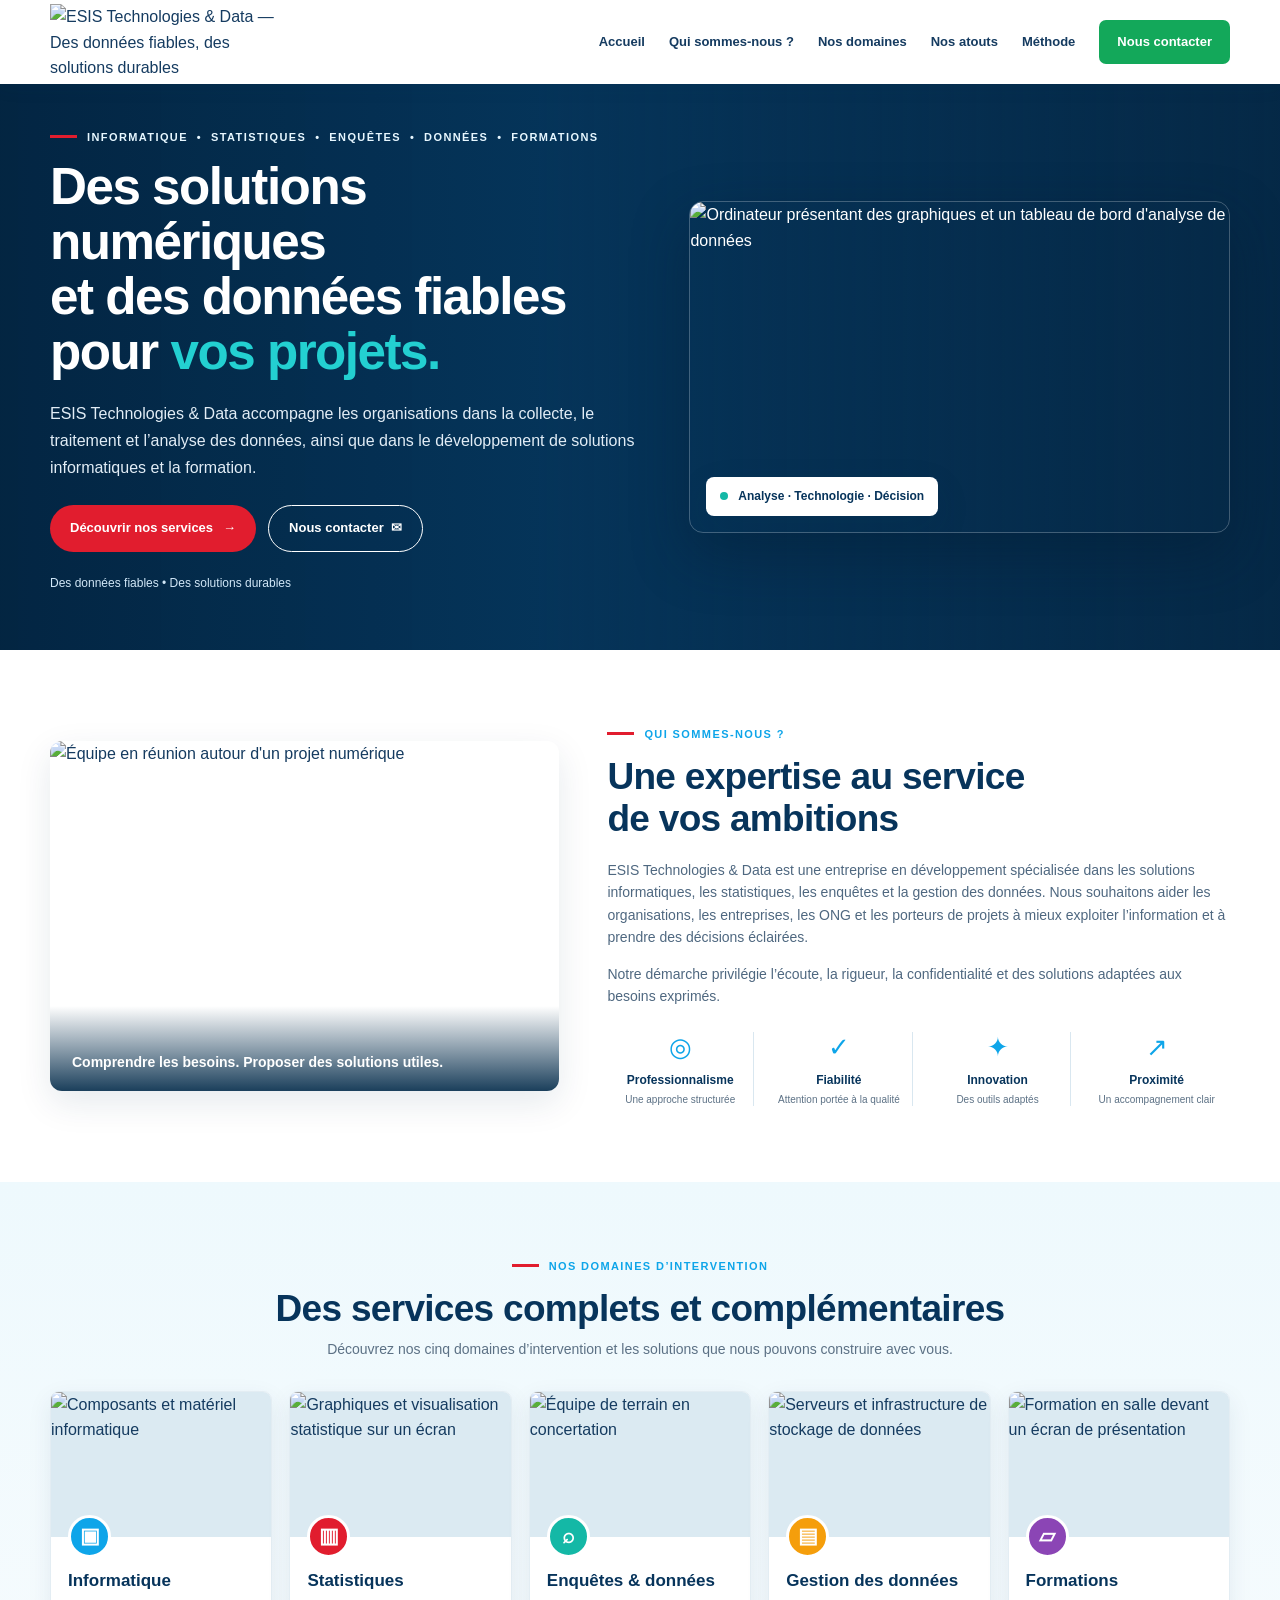
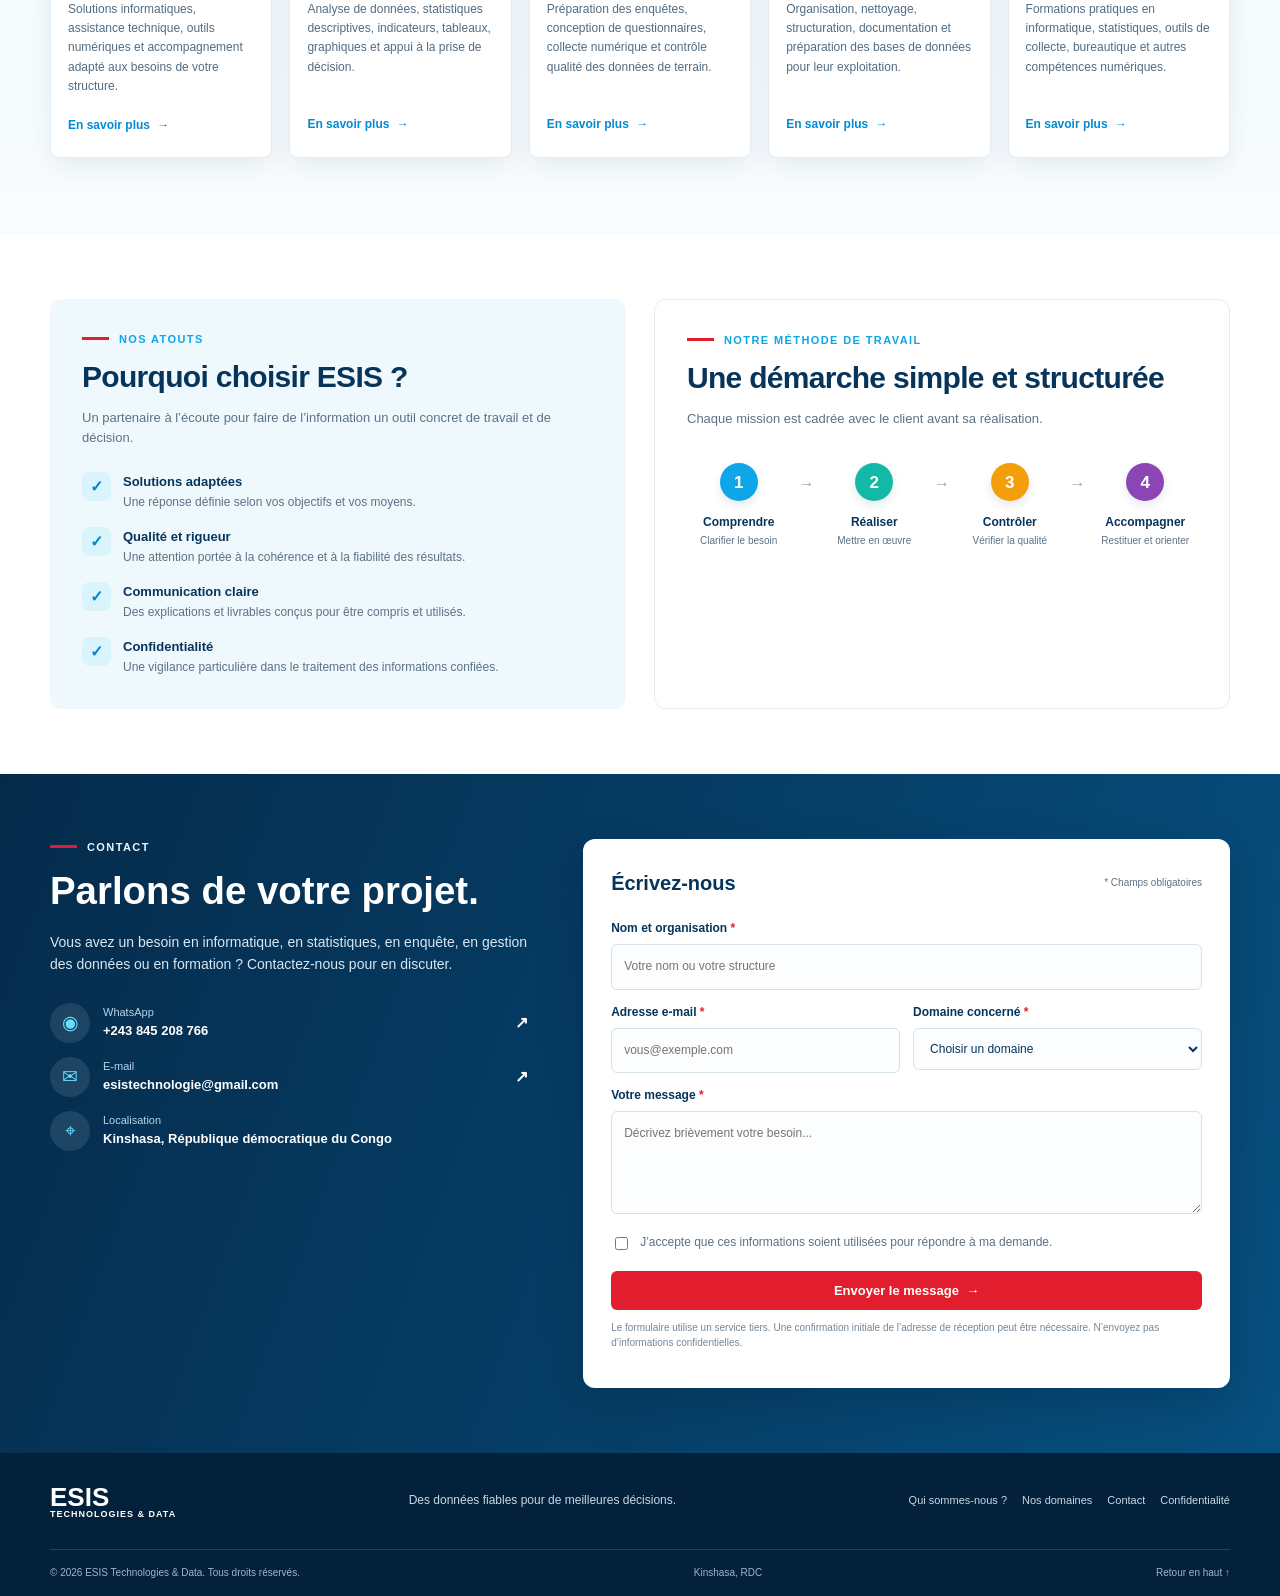
==== commit 6b677d78: "Correction du logo et amélioration du référencement" ====
--- a/index.html
+++ b/index.html
@@ -2,13 +2,22 @@
 <html lang="fr">
 <head>
 <meta charset="utf-8"><meta name="viewport" content="width=device-width, initial-scale=1"><meta name="theme-color" content="#07345b">
-<meta name="description" content="ESIS Technologies & Data accompagne les organisations en informatique, statistiques, enquêtes, gestion des données et formation à Kinshasa, RDC.">
+<meta name="description" content="ESIS Technologies & Data, à Kinshasa en RDC : services informatiques, statistiques, enquêtes et collecte de données, gestion des données et formations.">
+<meta name="robots" content="index, follow, max-image-preview:large">
+<link rel="canonical" href="https://esistechnologie-a11y.github.io/">
+<meta property="og:type" content="website">
+<meta property="og:locale" content="fr_CD">
+<meta property="og:site_name" content="ESIS Technologies & Data">
+<meta property="og:title" content="ESIS Technologies & Data | Informatique, statistiques et données">
+<meta property="og:description" content="Des solutions numériques et des données fiables pour vos projets à Kinshasa, RDC.">
+<meta property="og:url" content="https://esistechnologie-a11y.github.io/">
+<meta property="og:image" content="https://esistechnologie-a11y.github.io/assets/logo.png">
 <title>ESIS Technologies & Data | Des données fiables, des solutions durables</title>
 <link rel="icon" href="assets/favicon.svg" type="image/svg+xml"><link rel="stylesheet" href="styles.css"><script src="config.js" defer></script><script src="script.js" defer></script>
 </head><body>
 <a class="skip-link" href="#contenu">Aller au contenu</a>
 <header class="site-header"><div class="container nav-wrap">
-<a class="brand" href="#accueil" aria-label="ESIS Technologies & Data, accueil"><img id="logo" src="assets/logo.png" alt="Logo ESIS Technologies & Data"><span class="brand-text"><strong>ESIS</strong><small>TECHNOLOGIES & DATA</small></span></a>
+<a class="brand" href="#accueil" aria-label="ESIS Technologies & Data, accueil"><img id="logo" src="assets/logo.png" alt="ESIS Technologies & Data — Des données fiables, des solutions durables" width="420" height="178"></a>
 <button class="menu-toggle" id="menu-toggle" aria-expanded="false" aria-controls="main-nav">Menu ☰</button>
 <nav id="main-nav" class="main-nav" aria-label="Navigation principale"><a href="#accueil">Accueil</a><a href="#qui-sommes-nous">Qui sommes-nous ?</a><a href="#domaines">Nos domaines</a><a href="#atouts">Nos atouts</a><a href="#methode">Méthode</a><a class="nav-cta" href="#contact">Nous contacter</a></nav>
 </div></header>
--- a/styles.css
+++ b/styles.css
@@ -1,2 +1,2 @@
-:root{--navy:#07345b;--navy2:#052744;--blue:#0ea5e9;--red:#e11d2e;--teal:#14b8a6;--ink:#153b60;--muted:#5c7185;--pale:#eff8fc;--white:#fff;--shadow:0 12px 35px rgba(6,48,83,.10)}*{box-sizing:border-box}html{scroll-behavior:smooth;scroll-padding-top:90px}body{margin:0;font-family:Inter,Arial,Helvetica,sans-serif;color:var(--ink);line-height:1.6;background:#fff}img{max-width:100%;display:block}a{color:inherit;text-decoration:none}.container{width:min(1180px,calc(100% - 44px));margin-inline:auto}.skip-link{position:absolute;left:-9999px}.skip-link:focus{left:12px;top:12px;z-index:100;background:#fff;padding:10px}.site-header{position:sticky;top:0;z-index:50;background:rgba(255,255,255,.97);box-shadow:0 3px 18px rgba(7,52,91,.08)}.nav-wrap{min-height:84px;display:flex;align-items:center;justify-content:space-between;gap:24px}.brand{display:flex;align-items:center;gap:9px;min-width:220px}.brand img{width:78px;height:60px;object-fit:contain}.brand-text{display:flex;flex-direction:column;line-height:1.1;color:var(--navy)}.brand-text strong{font-size:27px;letter-spacing:-1px}.brand-text small{font-size:10px;letter-spacing:.7px;font-weight:800}.main-nav{display:flex;align-items:center;gap:24px;font-size:13px;font-weight:700}.main-nav a{transition:color .2s}.main-nav a:hover{color:var(--blue)}.main-nav .nav-cta{padding:12px 18px;background:#13a85a;color:#fff;border-radius:7px}.menu-toggle{display:none;border:0;background:var(--navy);color:#fff;padding:10px 14px;border-radius:7px}.hero{position:relative;overflow:hidden;color:#fff;background:var(--navy2);isolation:isolate}.hero-bg{position:absolute;inset:0;z-index:-2;background:linear-gradient(90deg,rgba(3,37,66,.98) 0%,rgba(5,53,91,.92) 42%,rgba(5,53,91,.12) 100%),url('https://images.unsplash.com/photo-1497366754035-f200968a6e72?auto=format&fit=crop&w=1800&q=85') center/cover}.hero-inner{min-height:440px;display:grid;grid-template-columns:1.05fr .95fr;align-items:center;gap:42px;padding-top:45px;padding-bottom:45px}.eyebrow{font-size:11px;letter-spacing:1.4px;text-transform:uppercase;color:var(--blue);font-weight:800;margin:0 0 12px}.eyebrow:before{content:"";display:inline-block;width:27px;height:3px;background:var(--red);margin:0 10px 3px 0}.eyebrow.light{color:#e7f7ff}.hero h1{font-size:clamp(34px,4vw,52px);line-height:1.08;letter-spacing:-1.5px;margin:0 0 20px;color:#fff}.hero h1 em{font-style:normal;color:#23d0d1}.hero-lead{max-width:590px;color:#e2edf6;font-size:16px;line-height:1.7}.hero-actions{display:flex;gap:12px;flex-wrap:wrap;margin-top:24px}.button{display:inline-flex;align-items:center;justify-content:center;gap:10px;padding:12px 20px;border:0;border-radius:30px;font-size:13px;font-weight:800;cursor:pointer;transition:transform .2s,box-shadow .2s}.button:hover{transform:translateY(-2px);box-shadow:0 8px 20px #001e3c35}.button-primary{background:var(--red);color:#fff}.button-outline{border:1px solid #fff;color:#fff;background:transparent}.hero-note{font-size:12px;color:#d1e7f7;margin-top:22px}.hero-image-wrap{position:relative;min-height:300px;border-radius:14px;overflow:hidden;box-shadow:0 22px 55px #001a2f60;border:1px solid #ffffff3d}.hero-image-wrap>img{width:100%;height:330px;object-fit:cover}.image-tag{position:absolute;bottom:16px;left:16px;background:#fff;color:var(--navy);padding:10px 14px;border-radius:8px;font-size:12px;font-weight:800;box-shadow:var(--shadow)}.tag-dot{display:inline-block;width:8px;height:8px;border-radius:50%;background:var(--teal);margin-right:7px}.section{padding:76px 0}.about-grid{display:grid;grid-template-columns:.9fr 1.1fr;gap:48px;align-items:center}.about-image{position:relative;border-radius:12px;overflow:hidden;box-shadow:var(--shadow)}.about-image img{height:350px;width:100%;object-fit:cover}.image-caption{position:absolute;bottom:0;left:0;right:0;background:linear-gradient(transparent,#042c4be8);padding:45px 22px 18px;color:#fff;font-size:14px;font-weight:700}.about-copy h2,.section-heading h2,.advantages h2{font-size:clamp(28px,3vw,37px);line-height:1.15;letter-spacing:-.7px;margin:0 0 18px;color:var(--navy)}.about-copy>p:not(.eyebrow){color:#4f6880;font-size:14px}.values{display:grid;grid-template-columns:repeat(4,1fr);gap:12px;margin-top:25px}.values div{text-align:center;border-right:1px solid #d9e7f0;padding:0 5px;display:flex;align-items:center;flex-direction:column}.values div:last-child{border:0}.values span{font-size:26px;color:var(--blue);line-height:1.2}.values strong{font-size:12px;color:var(--navy);margin-top:7px}.values small{font-size:10px;color:var(--muted);line-height:1.35;margin-top:3px}.domains{background:linear-gradient(180deg,#eef9fd,#f8fcfe)}.section-heading{margin-bottom:30px;display:flex;align-items:end;justify-content:space-between;gap:30px}.section-heading>p:last-child{max-width:390px;color:var(--muted);font-size:14px;margin:0 0 5px}.section-heading.centered{display:block;text-align:center}.section-heading.centered h2{margin-bottom:8px}.section-heading.centered>p:last-child{max-width:700px;margin:0 auto;color:var(--muted)}.service-grid{display:grid;grid-template-columns:repeat(5,minmax(0,1fr));gap:17px}.service-card{background:#fff;border-radius:9px;overflow:hidden;box-shadow:0 8px 25px rgba(9,55,90,.08);transition:transform .22s,box-shadow .22s;border:1px solid #e3edf3}.service-card:hover{transform:translateY(-5px);box-shadow:var(--shadow)}.service-photo{height:145px;overflow:hidden;background:#dbeaf2}.service-photo img{width:100%;height:100%;object-fit:cover;transition:transform .4s}.service-card:hover .service-photo img{transform:scale(1.05)}.service-body{padding:0 17px 20px;position:relative}.service-icon{width:43px;height:43px;border-radius:50%;display:flex;align-items:center;justify-content:center;color:#fff;font-size:21px;font-weight:800;margin-top:-22px;position:relative;border:3px solid white}.service-icon.blue{background:var(--blue)}.service-icon.red{background:var(--red)}.service-icon.teal{background:var(--teal)}.service-icon.orange{background:#f59e0b}.service-icon.purple{background:#8b45b5}.service-card h3{font-size:17px;line-height:1.25;color:var(--navy);margin:12px 0 9px}.service-card p{font-size:12px;color:#526c82;line-height:1.6;min-height:95px;margin:0 0 15px}.text-link{font-size:12px;font-weight:800;color:#008bd2}.text-link span{margin-left:4px}.advantages{padding:65px 0}.advantages-grid{display:grid;grid-template-columns:1fr 1fr;gap:28px}.advantage-panel,.method-panel{border-radius:12px;padding:32px;background:#eff9fd}.advantage-panel>p:not(.eyebrow),.method-panel>p:not(.eyebrow){font-size:13px;color:var(--muted)}.advantages h2{font-size:30px;margin-bottom:10px}.advantage-list{margin-top:23px;display:grid;gap:15px}.advantage-list>div{display:flex;gap:12px;align-items:flex-start}.advantage-list>div>span{display:grid;place-items:center;flex:0 0 29px;height:29px;border-radius:8px;background:#d9f4fb;color:#008acb;font-weight:900}.advantage-list p{margin:0;display:flex;flex-direction:column}.advantage-list strong{font-size:13px;color:var(--navy)}.advantage-list small{font-size:12px;color:var(--muted)}.method-panel{background:#fff;border:1px solid #e3edf3}.method-steps{display:flex;align-items:flex-start;justify-content:space-between;gap:8px;margin-top:34px}.method-steps>div{display:flex;flex-direction:column;align-items:center;text-align:center;flex:1}.method-steps b{width:38px;height:38px;display:grid;place-items:center;border-radius:50%;color:#fff;font-size:17px;margin-bottom:12px;box-shadow:0 4px 10px #002c4b1c}.step-blue{background:var(--blue)}.step-teal{background:var(--teal)}.step-orange{background:#f59e0b}.step-purple{background:#8b45b5}.method-steps strong{font-size:12px;color:var(--navy)}.method-steps small{font-size:10px;color:var(--muted)}.method-steps>i{font-style:normal;color:#8da7b8;margin-top:8px}.contact-section{background:linear-gradient(110deg,#052b4b,#075080);color:#fff;padding:65px 0;position:relative;overflow:hidden}.contact-grid{display:grid;grid-template-columns:.85fr 1.15fr;gap:55px;align-items:start}.contact-copy h2{font-size:clamp(30px,3vw,39px);line-height:1.15;color:#fff;margin:0 0 18px}.contact-copy>p:not(.eyebrow){color:#d7e7f3;font-size:14px}.contact-methods{display:grid;gap:14px;margin-top:27px}.contact-methods>a,.contact-location{display:flex;align-items:center;gap:13px;color:#fff}.method-icon{width:40px;height:40px;border-radius:50%;display:grid;place-items:center;background:#ffffff1a;color:#67ddff;font-size:19px;flex:0 0 auto}.contact-methods a>span:nth-child(2),.contact-location>span:nth-child(2){display:flex;flex-direction:column;min-width:0}.contact-methods small,.contact-location small{font-size:11px;color:#b8d5e8}.contact-methods strong,.contact-location strong{font-size:13px;overflow-wrap:anywhere}.contact-methods b{margin-left:auto}.contact-form{background:#fff;color:var(--navy);border-radius:12px;padding:28px;box-shadow:0 18px 45px #001a2e3b}.form-heading{display:flex;justify-content:space-between;align-items:center;gap:12px;margin-bottom:20px}.form-heading strong{font-size:20px}.form-heading span{font-size:10px;color:var(--muted)}.contact-form label{display:block;font-size:12px;font-weight:800;margin:13px 0 6px}.contact-form label em{font-style:normal;color:var(--red)}.contact-form input:not([type=checkbox]),.contact-form select,.contact-form textarea{width:100%;border:1px solid #d6e2ea;border-radius:6px;padding:12px;font:inherit;font-size:12px;color:var(--navy);background:#fbfdff}.contact-form input:focus,.contact-form select:focus,.contact-form textarea:focus{outline:2px solid #9eddf8;border-color:var(--blue)}.form-row{display:grid;grid-template-columns:1fr 1fr;gap:13px}.form-row>div{min-width:0}.contact-form textarea{resize:vertical}.contact-form .consent{display:flex;gap:9px;align-items:flex-start;font-weight:400;color:var(--muted);line-height:1.4}.consent input{margin-top:3px}.form-submit{width:100%;border-radius:6px;margin-top:12px}.form-footnote{font-size:10px;color:#73879a;line-height:1.5}.site-footer{background:#03213a;color:#c7d8e5}.footer-top{padding:26px 0;display:flex;align-items:center;justify-content:space-between;gap:20px;border-bottom:1px solid #ffffff24}.footer-brand{font-size:26px;font-weight:900;color:#fff;line-height:1;display:flex;flex-direction:column}.footer-brand span{font-size:9px;letter-spacing:1px}.footer-top p{font-size:12px}.footer-links{display:flex;gap:15px;flex-wrap:wrap;font-size:11px}.footer-links a:hover,.footer-bottom a:hover{color:#fff}.footer-bottom{padding:15px 0;display:flex;justify-content:space-between;gap:15px;flex-wrap:wrap;font-size:10px;color:#9fb5c7}
-@media(max-width:1050px){.main-nav{gap:13px;font-size:12px}.brand{min-width:190px}.brand img{width:62px}.brand-text strong{font-size:23px}.service-grid{grid-template-columns:repeat(3,minmax(0,1fr))}.service-card p{min-height:75px}.hero-inner{gap:25px}.hero-image-wrap>img{height:300px}}@media(max-width:760px){.container{width:min(100% - 30px,600px)}.nav-wrap{min-height:72px}.brand img{width:56px;height:50px}.brand-text strong{font-size:21px}.brand-text small{font-size:8px}.menu-toggle{display:block}.main-nav{display:none;position:absolute;top:72px;left:0;right:0;background:#fff;padding:16px 22px 22px;box-shadow:0 12px 20px #03213a18;align-items:stretch;flex-direction:column;gap:0}.main-nav.open{display:flex}.main-nav a{padding:12px 4px;border-bottom:1px solid #eaf0f4}.main-nav .nav-cta{text-align:center;margin-top:10px;border:0;padding:12px}.hero-inner{grid-template-columns:1fr;padding-top:50px;padding-bottom:35px}.hero h1{font-size:38px}.hero-image-wrap{min-height:220px}.hero-image-wrap>img{height:230px}.hero-bg{background:linear-gradient(90deg,rgba(3,37,66,.96),rgba(5,53,91,.83)),url('https://images.unsplash.com/photo-1497366754035-f200968a6e72?auto=format&fit=crop&w=1200&q=80') center/cover}.section{padding:54px 0}.about-grid,.advantages-grid,.contact-grid{grid-template-columns:1fr;gap:28px}.about-image img{height:260px}.about-copy h2,.section-heading h2{font-size:30px}.values{grid-template-columns:repeat(2,1fr);row-gap:20px}.values div:nth-child(2){border:0}.section-heading{display:block}.section-heading>p:last-child{margin-top:12px}.service-grid{grid-template-columns:repeat(2,minmax(0,1fr));gap:13px}.service-photo{height:125px}.service-body{padding-inline:13px}.service-card h3{font-size:15px}.service-card p{font-size:12px;min-height:125px}.advantages{padding:48px 0}.advantage-panel,.method-panel{padding:24px 20px}.method-steps{gap:3px}.method-steps>i{display:none}.method-steps strong{font-size:11px}.method-steps small{font-size:9px}.contact-section{padding:50px 0}.contact-grid{gap:28px}.contact-form{padding:22px 18px}.footer-top{align-items:flex-start;flex-direction:column;gap:12px}.footer-bottom{gap:9px}.form-row{grid-template-columns:1fr}}@media(max-width:420px){.service-grid{grid-template-columns:1fr}.service-photo{height:180px}.service-card p{min-height:0}.hero h1{font-size:33px}.hero-actions .button{width:100%}.values{gap:14px}.form-heading{align-items:flex-start;flex-direction:column}}
+:root{--navy:#07345b;--navy2:#052744;--blue:#0ea5e9;--red:#e11d2e;--teal:#14b8a6;--ink:#153b60;--muted:#5c7185;--pale:#eff8fc;--white:#fff;--shadow:0 12px 35px rgba(6,48,83,.10)}*{box-sizing:border-box}html{scroll-behavior:smooth;scroll-padding-top:90px}body{margin:0;font-family:Inter,Arial,Helvetica,sans-serif;color:var(--ink);line-height:1.6;background:#fff}img{max-width:100%;display:block}a{color:inherit;text-decoration:none}.container{width:min(1180px,calc(100% - 44px));margin-inline:auto}.skip-link{position:absolute;left:-9999px}.skip-link:focus{left:12px;top:12px;z-index:100;background:#fff;padding:10px}.site-header{position:sticky;top:0;z-index:50;background:rgba(255,255,255,.97);box-shadow:0 3px 18px rgba(7,52,91,.08)}.nav-wrap{min-height:84px;display:flex;align-items:center;justify-content:space-between;gap:24px}.brand{display:flex;align-items:center;flex:0 0 auto;width:230px;min-width:0}.brand img{display:block;width:100%;height:auto;max-height:76px;object-fit:contain;object-position:left center}.brand-text{display:none}.main-nav{display:flex;align-items:center;gap:24px;font-size:13px;font-weight:700}.main-nav a{transition:color .2s}.main-nav a:hover{color:var(--blue)}.main-nav .nav-cta{padding:12px 18px;background:#13a85a;color:#fff;border-radius:7px}.menu-toggle{display:none;border:0;background:var(--navy);color:#fff;padding:10px 14px;border-radius:7px}.hero{position:relative;overflow:hidden;color:#fff;background:var(--navy2);isolation:isolate}.hero-bg{position:absolute;inset:0;z-index:-2;background:linear-gradient(90deg,rgba(3,37,66,.98) 0%,rgba(5,53,91,.92) 42%,rgba(5,53,91,.12) 100%),url('https://images.unsplash.com/photo-1497366754035-f200968a6e72?auto=format&fit=crop&w=1800&q=85') center/cover}.hero-inner{min-height:440px;display:grid;grid-template-columns:1.05fr .95fr;align-items:center;gap:42px;padding-top:45px;padding-bottom:45px}.eyebrow{font-size:11px;letter-spacing:1.4px;text-transform:uppercase;color:var(--blue);font-weight:800;margin:0 0 12px}.eyebrow:before{content:"";display:inline-block;width:27px;height:3px;background:var(--red);margin:0 10px 3px 0}.eyebrow.light{color:#e7f7ff}.hero h1{font-size:clamp(34px,4vw,52px);line-height:1.08;letter-spacing:-1.5px;margin:0 0 20px;color:#fff}.hero h1 em{font-style:normal;color:#23d0d1}.hero-lead{max-width:590px;color:#e2edf6;font-size:16px;line-height:1.7}.hero-actions{display:flex;gap:12px;flex-wrap:wrap;margin-top:24px}.button{display:inline-flex;align-items:center;justify-content:center;gap:10px;padding:12px 20px;border:0;border-radius:30px;font-size:13px;font-weight:800;cursor:pointer;transition:transform .2s,box-shadow .2s}.button:hover{transform:translateY(-2px);box-shadow:0 8px 20px #001e3c35}.button-primary{background:var(--red);color:#fff}.button-outline{border:1px solid #fff;color:#fff;background:transparent}.hero-note{font-size:12px;color:#d1e7f7;margin-top:22px}.hero-image-wrap{position:relative;min-height:300px;border-radius:14px;overflow:hidden;box-shadow:0 22px 55px #001a2f60;border:1px solid #ffffff3d}.hero-image-wrap>img{width:100%;height:330px;object-fit:cover}.image-tag{position:absolute;bottom:16px;left:16px;background:#fff;color:var(--navy);padding:10px 14px;border-radius:8px;font-size:12px;font-weight:800;box-shadow:var(--shadow)}.tag-dot{display:inline-block;width:8px;height:8px;border-radius:50%;background:var(--teal);margin-right:7px}.section{padding:76px 0}.about-grid{display:grid;grid-template-columns:.9fr 1.1fr;gap:48px;align-items:center}.about-image{position:relative;border-radius:12px;overflow:hidden;box-shadow:var(--shadow)}.about-image img{height:350px;width:100%;object-fit:cover}.image-caption{position:absolute;bottom:0;left:0;right:0;background:linear-gradient(transparent,#042c4be8);padding:45px 22px 18px;color:#fff;font-size:14px;font-weight:700}.about-copy h2,.section-heading h2,.advantages h2{font-size:clamp(28px,3vw,37px);line-height:1.15;letter-spacing:-.7px;margin:0 0 18px;color:var(--navy)}.about-copy>p:not(.eyebrow){color:#4f6880;font-size:14px}.values{display:grid;grid-template-columns:repeat(4,1fr);gap:12px;margin-top:25px}.values div{text-align:center;border-right:1px solid #d9e7f0;padding:0 5px;display:flex;align-items:center;flex-direction:column}.values div:last-child{border:0}.values span{font-size:26px;color:var(--blue);line-height:1.2}.values strong{font-size:12px;color:var(--navy);margin-top:7px}.values small{font-size:10px;color:var(--muted);line-height:1.35;margin-top:3px}.domains{background:linear-gradient(180deg,#eef9fd,#f8fcfe)}.section-heading{margin-bottom:30px;display:flex;align-items:end;justify-content:space-between;gap:30px}.section-heading>p:last-child{max-width:390px;color:var(--muted);font-size:14px;margin:0 0 5px}.section-heading.centered{display:block;text-align:center}.section-heading.centered h2{margin-bottom:8px}.section-heading.centered>p:last-child{max-width:700px;margin:0 auto;color:var(--muted)}.service-grid{display:grid;grid-template-columns:repeat(5,minmax(0,1fr));gap:17px}.service-card{background:#fff;border-radius:9px;overflow:hidden;box-shadow:0 8px 25px rgba(9,55,90,.08);transition:transform .22s,box-shadow .22s;border:1px solid #e3edf3}.service-card:hover{transform:translateY(-5px);box-shadow:var(--shadow)}.service-photo{height:145px;overflow:hidden;background:#dbeaf2}.service-photo img{width:100%;height:100%;object-fit:cover;transition:transform .4s}.service-card:hover .service-photo img{transform:scale(1.05)}.service-body{padding:0 17px 20px;position:relative}.service-icon{width:43px;height:43px;border-radius:50%;display:flex;align-items:center;justify-content:center;color:#fff;font-size:21px;font-weight:800;margin-top:-22px;position:relative;border:3px solid white}.service-icon.blue{background:var(--blue)}.service-icon.red{background:var(--red)}.service-icon.teal{background:var(--teal)}.service-icon.orange{background:#f59e0b}.service-icon.purple{background:#8b45b5}.service-card h3{font-size:17px;line-height:1.25;color:var(--navy);margin:12px 0 9px}.service-card p{font-size:12px;color:#526c82;line-height:1.6;min-height:95px;margin:0 0 15px}.text-link{font-size:12px;font-weight:800;color:#008bd2}.text-link span{margin-left:4px}.advantages{padding:65px 0}.advantages-grid{display:grid;grid-template-columns:1fr 1fr;gap:28px}.advantage-panel,.method-panel{border-radius:12px;padding:32px;background:#eff9fd}.advantage-panel>p:not(.eyebrow),.method-panel>p:not(.eyebrow){font-size:13px;color:var(--muted)}.advantages h2{font-size:30px;margin-bottom:10px}.advantage-list{margin-top:23px;display:grid;gap:15px}.advantage-list>div{display:flex;gap:12px;align-items:flex-start}.advantage-list>div>span{display:grid;place-items:center;flex:0 0 29px;height:29px;border-radius:8px;background:#d9f4fb;color:#008acb;font-weight:900}.advantage-list p{margin:0;display:flex;flex-direction:column}.advantage-list strong{font-size:13px;color:var(--navy)}.advantage-list small{font-size:12px;color:var(--muted)}.method-panel{background:#fff;border:1px solid #e3edf3}.method-steps{display:flex;align-items:flex-start;justify-content:space-between;gap:8px;margin-top:34px}.method-steps>div{display:flex;flex-direction:column;align-items:center;text-align:center;flex:1}.method-steps b{width:38px;height:38px;display:grid;place-items:center;border-radius:50%;color:#fff;font-size:17px;margin-bottom:12px;box-shadow:0 4px 10px #002c4b1c}.step-blue{background:var(--blue)}.step-teal{background:var(--teal)}.step-orange{background:#f59e0b}.step-purple{background:#8b45b5}.method-steps strong{font-size:12px;color:var(--navy)}.method-steps small{font-size:10px;color:var(--muted)}.method-steps>i{font-style:normal;color:#8da7b8;margin-top:8px}.contact-section{background:linear-gradient(110deg,#052b4b,#075080);color:#fff;padding:65px 0;position:relative;overflow:hidden}.contact-grid{display:grid;grid-template-columns:.85fr 1.15fr;gap:55px;align-items:start}.contact-copy h2{font-size:clamp(30px,3vw,39px);line-height:1.15;color:#fff;margin:0 0 18px}.contact-copy>p:not(.eyebrow){color:#d7e7f3;font-size:14px}.contact-methods{display:grid;gap:14px;margin-top:27px}.contact-methods>a,.contact-location{display:flex;align-items:center;gap:13px;color:#fff}.method-icon{width:40px;height:40px;border-radius:50%;display:grid;place-items:center;background:#ffffff1a;color:#67ddff;font-size:19px;flex:0 0 auto}.contact-methods a>span:nth-child(2),.contact-location>span:nth-child(2){display:flex;flex-direction:column;min-width:0}.contact-methods small,.contact-location small{font-size:11px;color:#b8d5e8}.contact-methods strong,.contact-location strong{font-size:13px;overflow-wrap:anywhere}.contact-methods b{margin-left:auto}.contact-form{background:#fff;color:var(--navy);border-radius:12px;padding:28px;box-shadow:0 18px 45px #001a2e3b}.form-heading{display:flex;justify-content:space-between;align-items:center;gap:12px;margin-bottom:20px}.form-heading strong{font-size:20px}.form-heading span{font-size:10px;color:var(--muted)}.contact-form label{display:block;font-size:12px;font-weight:800;margin:13px 0 6px}.contact-form label em{font-style:normal;color:var(--red)}.contact-form input:not([type=checkbox]),.contact-form select,.contact-form textarea{width:100%;border:1px solid #d6e2ea;border-radius:6px;padding:12px;font:inherit;font-size:12px;color:var(--navy);background:#fbfdff}.contact-form input:focus,.contact-form select:focus,.contact-form textarea:focus{outline:2px solid #9eddf8;border-color:var(--blue)}.form-row{display:grid;grid-template-columns:1fr 1fr;gap:13px}.form-row>div{min-width:0}.contact-form textarea{resize:vertical}.contact-form .consent{display:flex;gap:9px;align-items:flex-start;font-weight:400;color:var(--muted);line-height:1.4}.consent input{margin-top:3px}.form-submit{width:100%;border-radius:6px;margin-top:12px}.form-footnote{font-size:10px;color:#73879a;line-height:1.5}.site-footer{background:#03213a;color:#c7d8e5}.footer-top{padding:26px 0;display:flex;align-items:center;justify-content:space-between;gap:20px;border-bottom:1px solid #ffffff24}.footer-brand{font-size:26px;font-weight:900;color:#fff;line-height:1;display:flex;flex-direction:column}.footer-brand span{font-size:9px;letter-spacing:1px}.footer-top p{font-size:12px}.footer-links{display:flex;gap:15px;flex-wrap:wrap;font-size:11px}.footer-links a:hover,.footer-bottom a:hover{color:#fff}.footer-bottom{padding:15px 0;display:flex;justify-content:space-between;gap:15px;flex-wrap:wrap;font-size:10px;color:#9fb5c7}
+@media(max-width:1050px){.main-nav{gap:13px;font-size:12px}.brand{width:205px}.brand img{width:100%;max-height:70px}.service-grid{grid-template-columns:repeat(3,minmax(0,1fr))}.service-card p{min-height:75px}.hero-inner{gap:25px}.hero-image-wrap>img{height:300px}}@media(max-width:760px){.container{width:min(100% - 30px,600px)}.nav-wrap{min-height:72px}.brand{width:175px}.brand img{width:100%;max-height:58px}.menu-toggle{display:block}.main-nav{display:none;position:absolute;top:72px;left:0;right:0;background:#fff;padding:16px 22px 22px;box-shadow:0 12px 20px #03213a18;align-items:stretch;flex-direction:column;gap:0}.main-nav.open{display:flex}.main-nav a{padding:12px 4px;border-bottom:1px solid #eaf0f4}.main-nav .nav-cta{text-align:center;margin-top:10px;border:0;padding:12px}.hero-inner{grid-template-columns:1fr;padding-top:50px;padding-bottom:35px}.hero h1{font-size:38px}.hero-image-wrap{min-height:220px}.hero-image-wrap>img{height:230px}.hero-bg{background:linear-gradient(90deg,rgba(3,37,66,.96),rgba(5,53,91,.83)),url('https://images.unsplash.com/photo-1497366754035-f200968a6e72?auto=format&fit=crop&w=1200&q=80') center/cover}.section{padding:54px 0}.about-grid,.advantages-grid,.contact-grid{grid-template-columns:1fr;gap:28px}.about-image img{height:260px}.about-copy h2,.section-heading h2{font-size:30px}.values{grid-template-columns:repeat(2,1fr);row-gap:20px}.values div:nth-child(2){border:0}.section-heading{display:block}.section-heading>p:last-child{margin-top:12px}.service-grid{grid-template-columns:repeat(2,minmax(0,1fr));gap:13px}.service-photo{height:125px}.service-body{padding-inline:13px}.service-card h3{font-size:15px}.service-card p{font-size:12px;min-height:125px}.advantages{padding:48px 0}.advantage-panel,.method-panel{padding:24px 20px}.method-steps{gap:3px}.method-steps>i{display:none}.method-steps strong{font-size:11px}.method-steps small{font-size:9px}.contact-section{padding:50px 0}.contact-grid{gap:28px}.contact-form{padding:22px 18px}.footer-top{align-items:flex-start;flex-direction:column;gap:12px}.footer-bottom{gap:9px}.form-row{grid-template-columns:1fr}}@media(max-width:420px){.service-grid{grid-template-columns:1fr}.service-photo{height:180px}.service-card p{min-height:0}.hero h1{font-size:33px}.hero-actions .button{width:100%}.values{gap:14px}.form-heading{align-items:flex-start;flex-direction:column}}
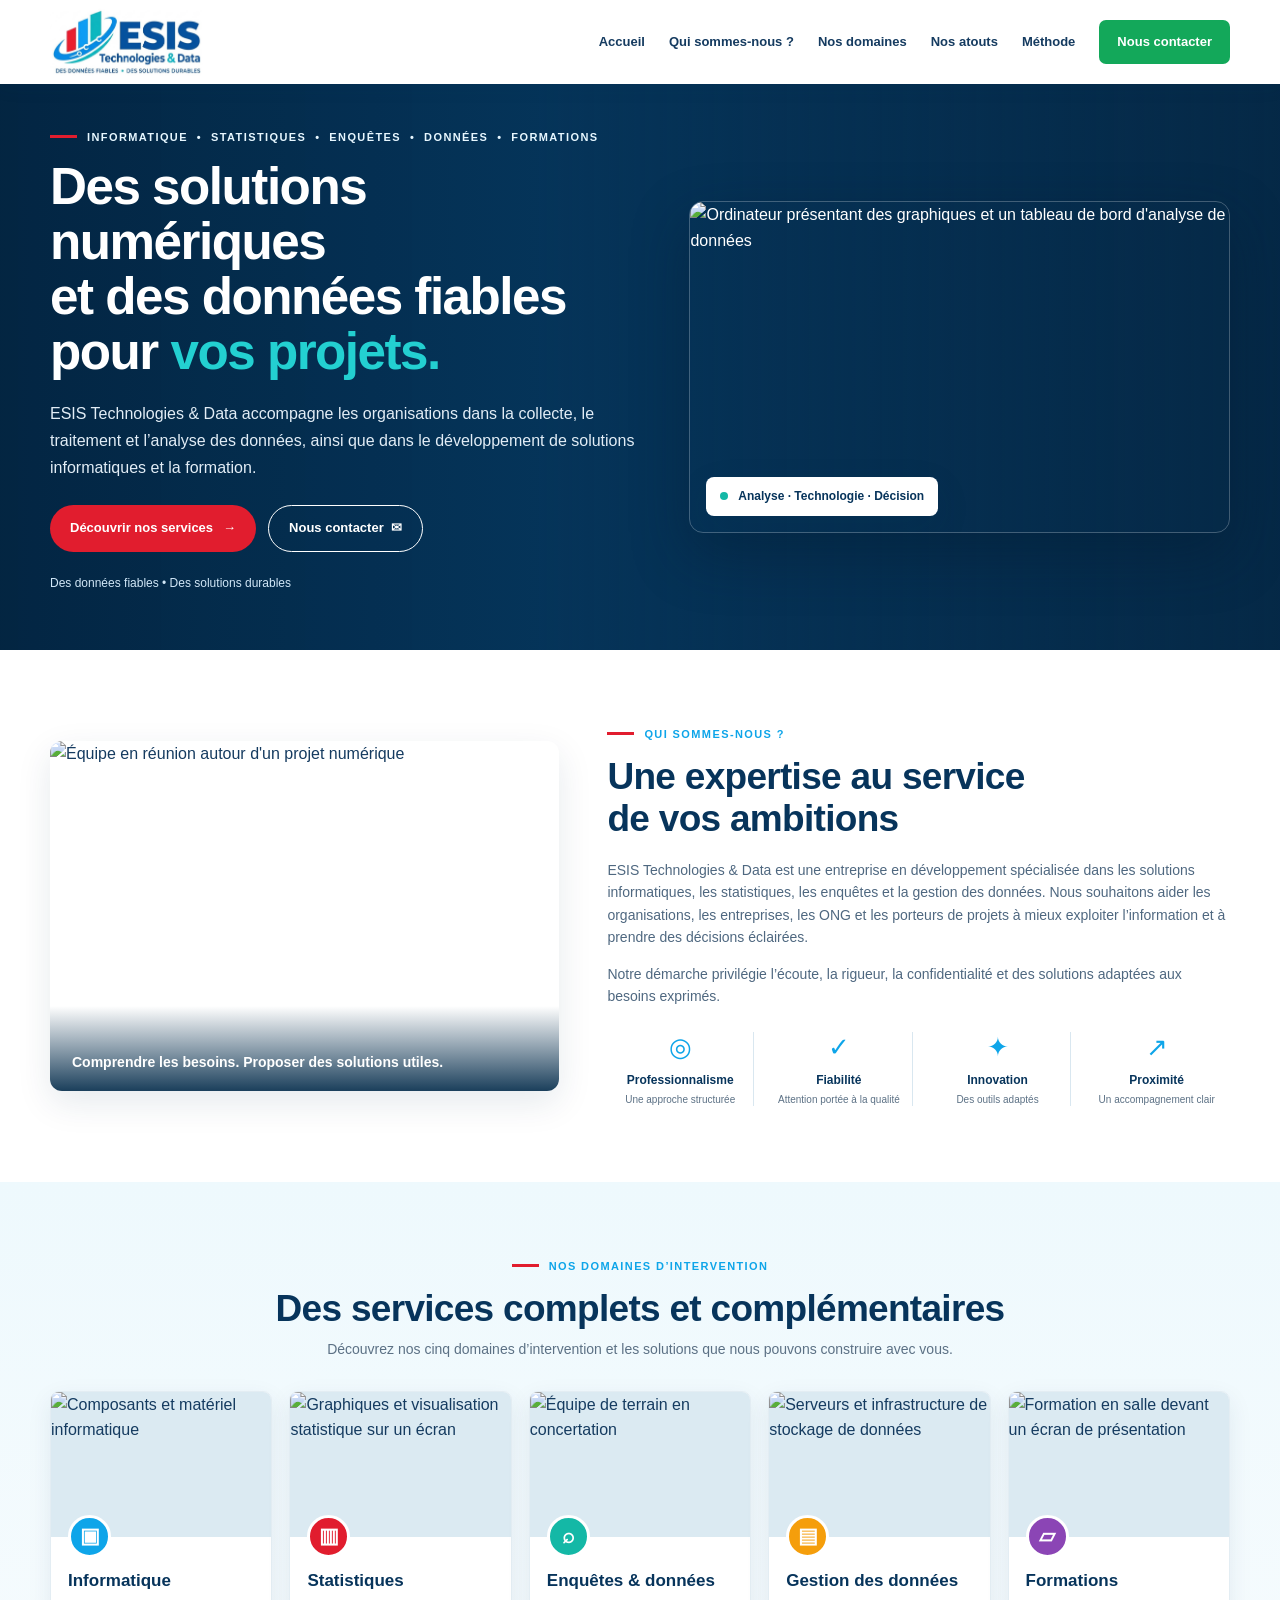
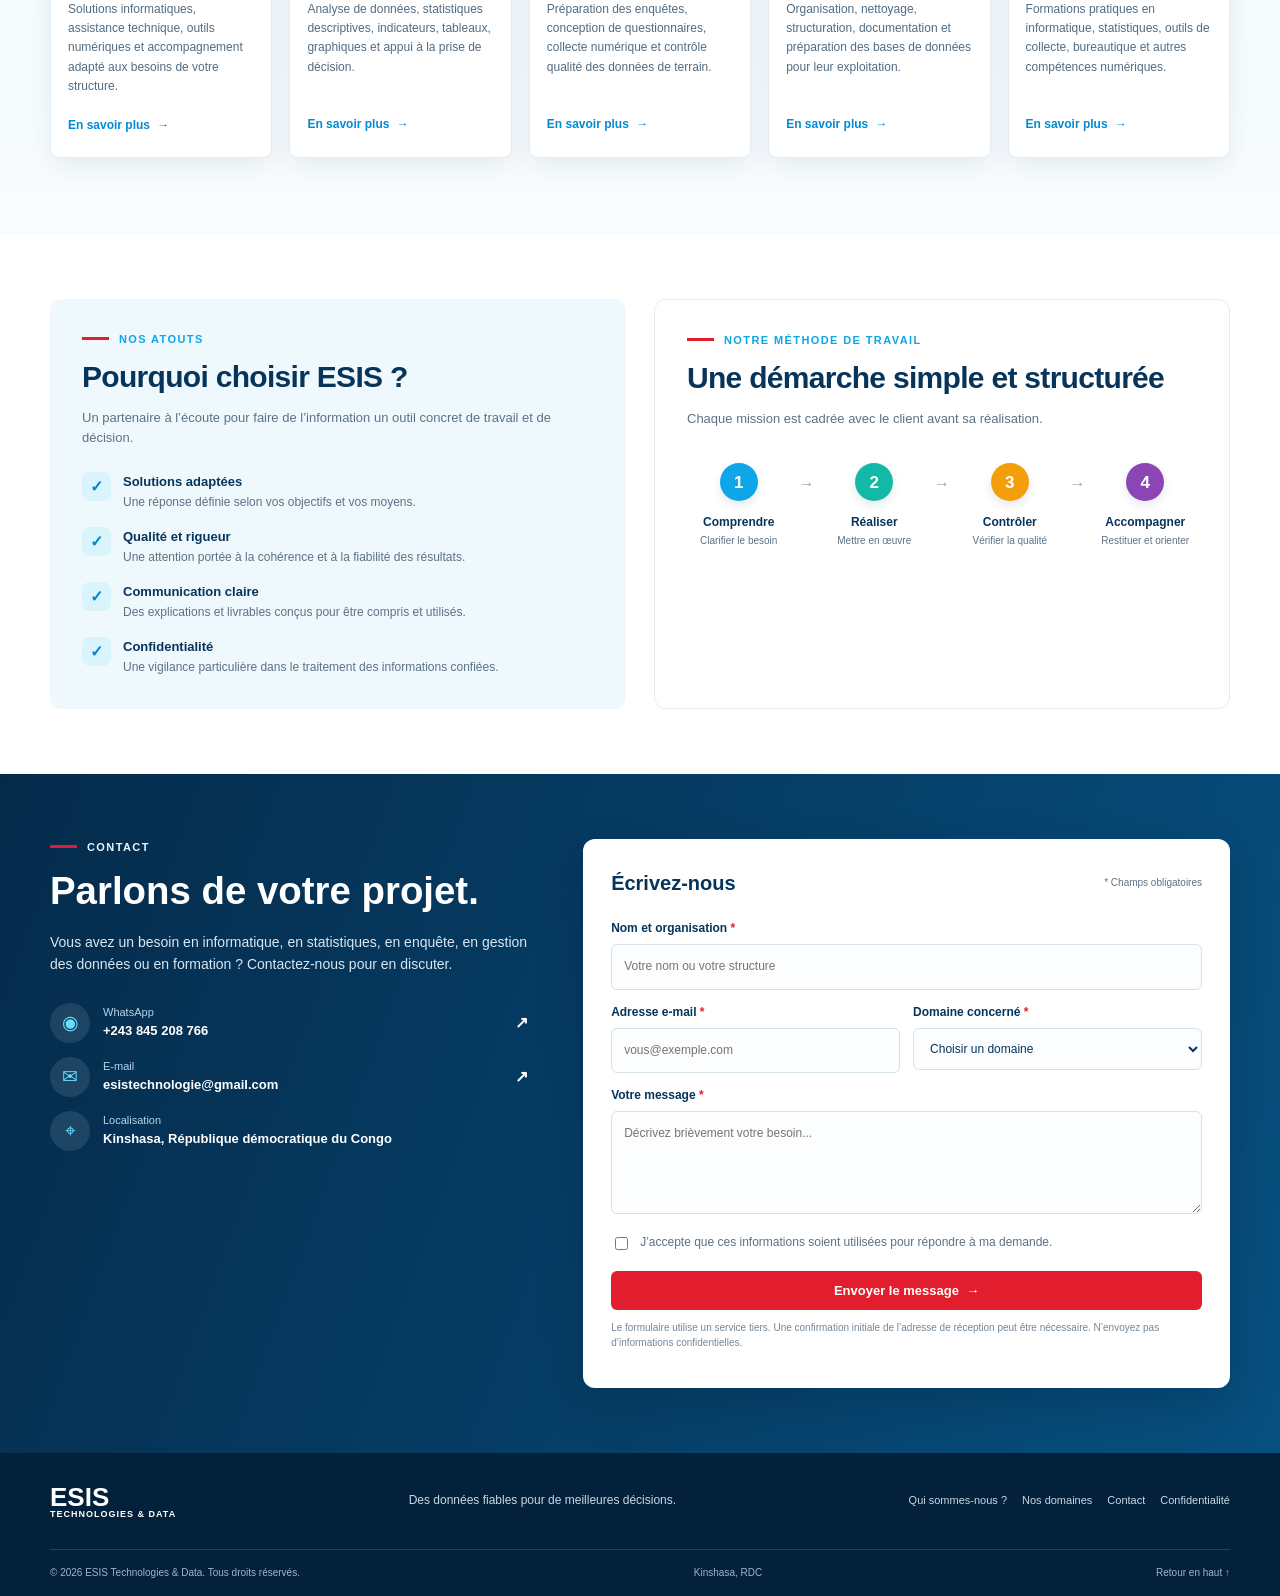
==== commit ffca5a68: "Correction définitive de l’affichage du logo" ====
--- a/index.html
+++ b/index.html
@@ -17,7 +17,7 @@
 </head><body>
 <a class="skip-link" href="#contenu">Aller au contenu</a>
 <header class="site-header"><div class="container nav-wrap">
-<a class="brand" href="#accueil" aria-label="ESIS Technologies & Data, accueil"><img id="logo" src="assets/logo.png" alt="ESIS Technologies & Data — Des données fiables, des solutions durables" width="420" height="178"></a>
+<a class="brand" href="#accueil" aria-label="ESIS Technologies & Data, accueil"><img id="logo" src="[data-uri]